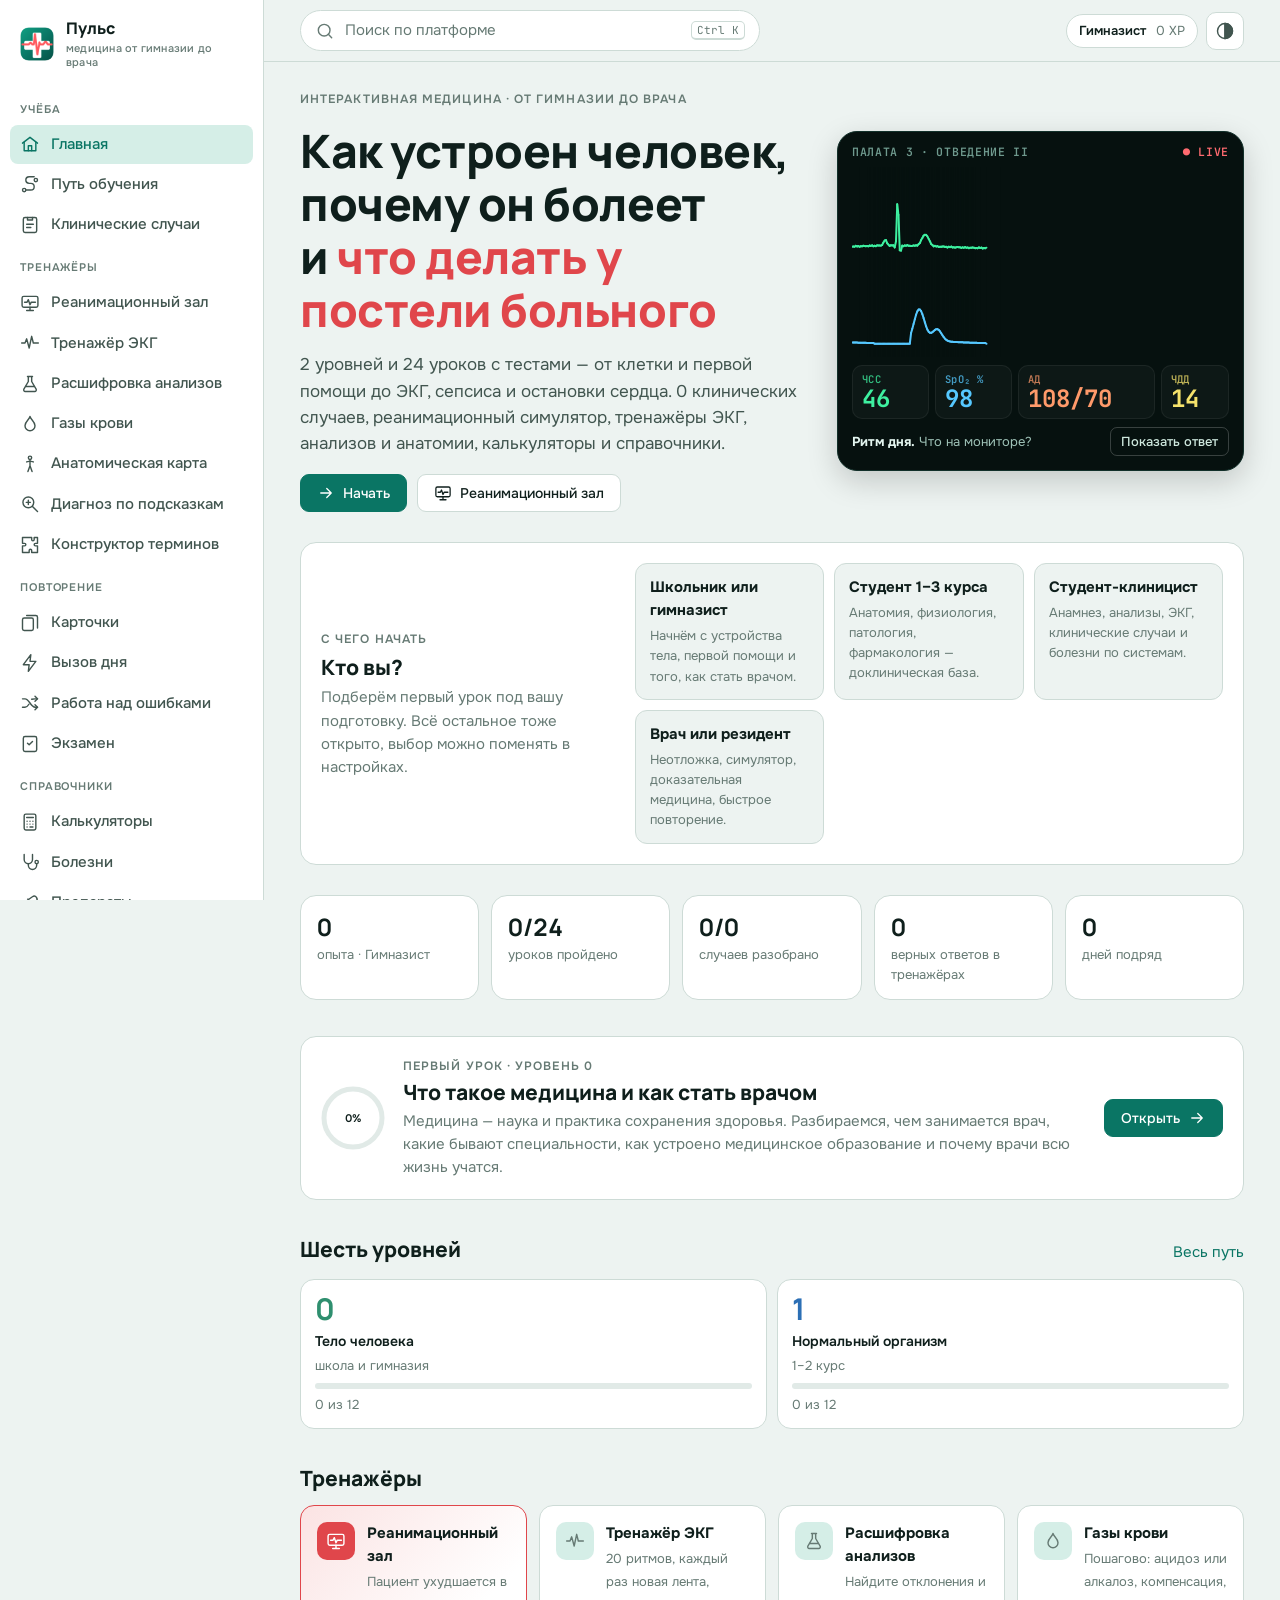
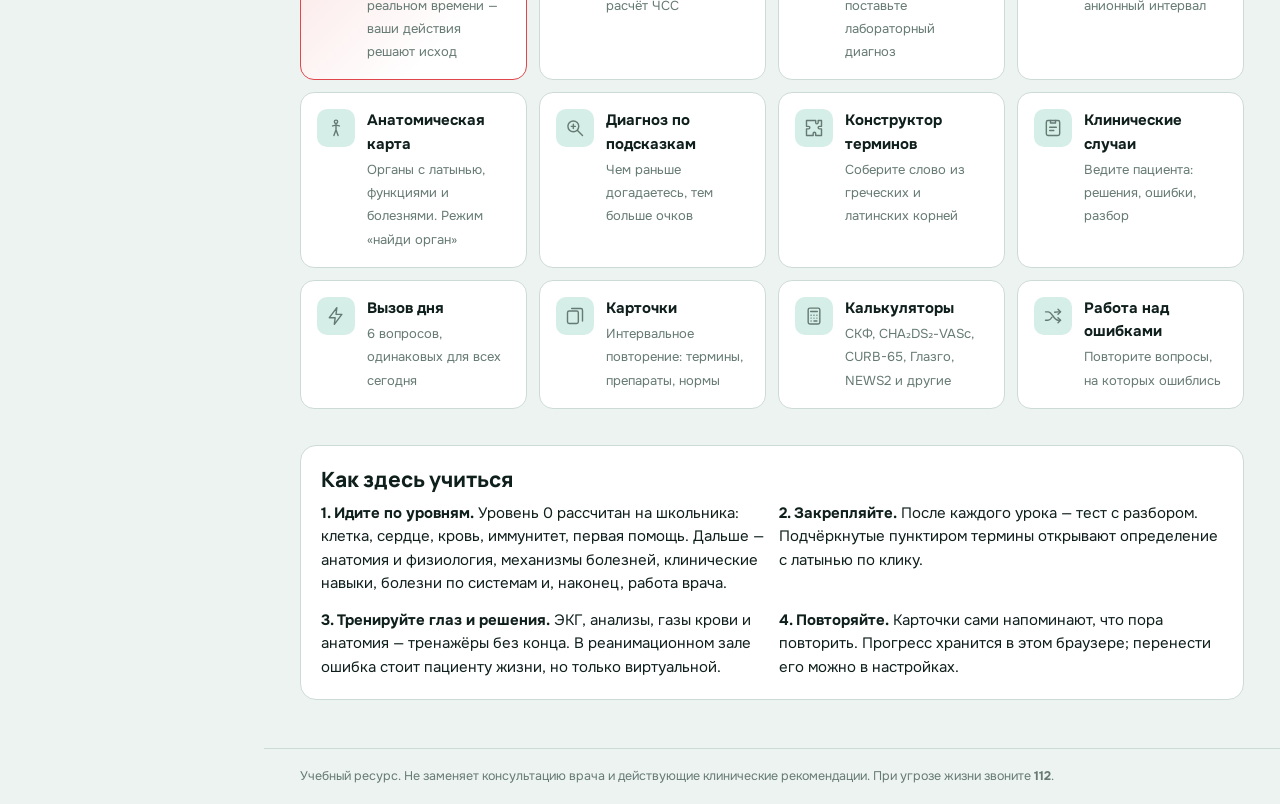
==== index.html @ 38bd4bc2 "Каркас платформы «Пульс»: движок, тренажёры, бренд, уровни 0–1 Co-Authored-By: Claude Opus 5.5 <nore" ====
<!doctype html>
<html lang="ru">
<head>
<meta charset="utf-8">
<meta name="viewport" content="width=device-width, initial-scale=1, viewport-fit=cover">
<title>Пульс — медицина от гимназии до врача</title>
<meta name="description" content="Интерактивная платформа для изучения медицины на русском: от школьной биологии до работы врача. Уроки с тестами, клинические случаи, реанимационный симулятор, тренажёры ЭКГ, анализов и анатомии, калькуляторы и справочники.">
<meta name="theme-color" content="#0a7564">
<link rel="canonical" href="https://prov-ori.github.io/med/">
<!-- Иконки -->
<link rel="icon" type="image/svg+xml" href="assets/img/favicon.svg">
<link rel="icon" type="image/png" sizes="32x32" href="assets/img/favicon-32.png">
<link rel="icon" type="image/png" sizes="16x16" href="assets/img/favicon-16.png">
<link rel="apple-touch-icon" sizes="180x180" href="assets/img/apple-touch-icon.png">
<link rel="manifest" href="site.webmanifest">
<!-- Превью при отправке ссылки: Open Graph (Telegram, WhatsApp, VK, Facebook, LinkedIn, Discord, Slack) -->
<meta property="og:type" content="website">
<meta property="og:site_name" content="Пульс">
<meta property="og:locale" content="ru_RU">
<meta property="og:url" content="https://prov-ori.github.io/med/">
<meta property="og:title" content="Пульс — медицина от гимназии до врача">
<meta property="og:description" content="Уроки с тестами от клетки до реанимации, клинические случаи, симулятор неотложных состояний, тренажёры ЭКГ, анализов и анатомии. Бесплатно и на русском.">
<meta property="og:image" content="https://prov-ori.github.io/med/assets/img/og-image.png">
<meta property="og:image:secure_url" content="https://prov-ori.github.io/med/assets/img/og-image.png">
<meta property="og:image:type" content="image/png">
<meta property="og:image:width" content="1200">
<meta property="og:image:height" content="630">
<meta property="og:image:alt" content="Логотип «Пульс» — белый медицинский крест с линией ЭКГ на зелёном фоне — и надпись «Медицина от гимназии до врача»">
<meta property="vk:image" content="https://prov-ori.github.io/med/assets/img/og-image.png">
<!-- X (Twitter) -->
<meta name="twitter:card" content="summary_large_image">
<meta name="twitter:title" content="Пульс — медицина от гимназии до врача">
<meta name="twitter:description" content="Уроки, клинические случаи, реанимационный симулятор, тренажёры ЭКГ и анализов — интерактивная медицина на русском.">
<meta name="twitter:image" content="https://prov-ori.github.io/med/assets/img/og-image.png">
<meta name="twitter:image:alt" content="Логотип «Пульс» и надпись «Медицина от гимназии до врача»">
<link rel="preconnect" href="https://fonts.googleapis.com">
<link rel="preconnect" href="https://fonts.gstatic.com" crossorigin>
<link rel="stylesheet" href="https://fonts.googleapis.com/css2?family=Onest:wght@400;500;600;700&family=Manrope:wght@700;800&family=Literata:ital,opsz,wght@0,7..72,400;0,7..72,600;1,7..72,400&family=JetBrains+Mono:wght@400;600;700&display=swap">
<link rel="stylesheet" href="assets/css/main.css">
</head>
<body>
<!--APP-START-->
<div class="app" id="app">
  <aside class="sidebar" id="sidebar" aria-label="Навигация">
    <a class="brand" href="#/">
      <img class="brand-mark" src="assets/img/icon-192.png" width="34" height="34" alt="">
      <span class="brand-text">Пульс<small>медицина от гимназии до врача</small></span>
    </a>
    <button class="icon-btn side-close" id="sideClose" type="button" aria-label="Закрыть меню"></button>
    <nav class="nav" id="nav"></nav>
  </aside>
  <div class="main">
    <header class="topbar">
      <button class="icon-btn menu-btn" id="menuBtn" aria-label="Открыть меню" type="button"></button>
      <button class="search-trigger" id="searchBtn" type="button">
        <span class="search-ico" aria-hidden="true"></span>
        <span>Поиск по платформе</span>
        <kbd>Ctrl K</kbd>
      </button>
      <div class="topbar-right">
        <a class="xp-chip" id="xpChip" href="#/achievements" title="Ваш ранг и опыт"></a>
        <button class="icon-btn" id="themeBtn" type="button" aria-label="Сменить тему"></button>
      </div>
    </header>
    <main class="view" id="view" tabindex="-1"></main>
    <footer class="foot">
      Учебный ресурс. Не заменяет консультацию врача и действующие клинические рекомендации.
      При угрозе жизни звоните <b>112</b>.
    </footer>
  </div>
</div>
<div class="scrim" id="scrim" hidden></div>
<div class="modal" id="searchModal" hidden role="dialog" aria-modal="true" aria-label="Поиск">
  <div class="modal-box search-box">
    <div class="search-head">
      <input id="searchInput" type="search" placeholder="Болезнь, препарат, термин, анализ, ЭКГ…" autocomplete="off" aria-label="Поиск">
      <button class="icon-btn" id="searchClose" type="button" aria-label="Закрыть поиск"></button>
    </div>
    <div id="searchResults" class="search-results"></div>
  </div>
</div>
<div class="popover" id="termPop" hidden role="tooltip"></div>
<div class="toasts" id="toasts" aria-live="polite"></div>
<!--APP-END-->

<!--SCRIPTS-START-->
<script src="assets/js/core.js"></script>
<script src="assets/js/ecg-engine.js"></script>
<script src="data/curriculum-0.js"></script>
<script src="data/curriculum-1.js"></script>
<script src="data/curriculum-2.js"></script>
<script src="data/curriculum-3.js"></script>
<script src="data/curriculum-4a.js"></script>
<script src="data/curriculum-4b.js"></script>
<script src="data/curriculum-5.js"></script>
<script src="data/glossary.js"></script>
<script src="data/diseases.js"></script>
<script src="data/drugs.js"></script>
<script src="data/labs.js"></script>
<script src="data/organs.js"></script>
<script src="data/roots.js"></script>
<script src="data/riddles.js"></script>
<script src="data/sims.js"></script>
<script src="data/cases.js"></script>
<script src="data/timeline.js"></script>
<script src="data/mnemonics.js"></script>
<script src="assets/js/store.js"></script>
<script src="assets/js/ui.js"></script>
<script src="assets/js/views/home.js"></script>
<script src="assets/js/views/learn.js"></script>
<script src="assets/js/views/cases.js"></script>
<script src="assets/js/views/practice.js"></script>
<script src="assets/js/views/ecg.js"></script>
<script src="assets/js/views/sim.js"></script>
<script src="assets/js/views/labs.js"></script>
<script src="assets/js/views/anatomy.js"></script>
<script src="assets/js/views/calc.js"></script>
<script src="assets/js/views/games.js"></script>
<script src="assets/js/views/reference.js"></script>
<script src="assets/js/views/profile.js"></script>
<script src="assets/js/app.js"></script>
<!--SCRIPTS-END-->
</body>
</html>
---- assets/css/main.css ----
/* Layout: фиксированная колонка навигации слева + рабочая область; текст уроков — колонка ~68 знаков.
   Палитра: «хирургический зелёный» — цвет операционной формы, дополнительный к красному цвету крови,
   и коралловый «пульс» для всего, что связано с сердцем и тревогой. */
:root {
  --bg: #edf3f1;
  --surface: #ffffff;
  --surface-2: #e1eae7;
  --ink: #0f1f1c;
  --ink-2: #41554f;
  --ink-3: #667a74;
  --line: #cddbd6;
  --accent: #0a7564;
  --accent-ink: #ffffff;
  --accent-soft: #d5eee7;
  --pulse: #e0464b;
  --pulse-soft: #fbe3e3;
  --ok: #17794b;
  --ok-soft: #dcf1e5;
  --warn: #965f00;
  --warn-soft: #fbefd6;
  --bad: #b8322f;
  --bad-soft: #f9e0df;
  --lv0: #2f8f6f;
  --lv1: #2c6fb5;
  --lv2: #7a52b8;
  --lv3: #c0582c;
  --lv4: #0a7564;
  --lv5: #18263a;
  --mon-bg: #06110f;
  --shadow: 0 1px 2px rgba(15, 31, 28, .06), 0 6px 20px rgba(15, 31, 28, .06);

  --f-display: 'Manrope', 'Onest', system-ui, sans-serif;
  --f-ui: 'Onest', system-ui, -apple-system, 'Segoe UI', Roboto, sans-serif;
  --f-read: 'Literata', 'PT Serif', Georgia, 'Times New Roman', serif;
  --f-mono: 'JetBrains Mono', ui-monospace, 'SFMono-Regular', Menlo, Consolas, monospace;

  --r: 10px;
  --r-lg: 16px;
  --side: 264px;
}
@media (prefers-color-scheme: dark) {
  :root:not([data-theme="light"]) {
    --bg: #0a1513;
    --surface: #101e1c;
    --surface-2: #172825;
    --ink: #e2eeeb;
    --ink-2: #a2b8b2;
    --ink-3: #77918a;
    --line: #213833;
    --accent: #4fd0b3;
    --accent-ink: #06110f;
    --accent-soft: #123630;
    --pulse: #ff6b70;
    --pulse-soft: #3a1b1d;
    --ok: #5cc995;
    --ok-soft: #12301f;
    --warn: #e7b456;
    --warn-soft: #33270f;
    --bad: #f08380;
    --bad-soft: #3a1b1d;
    --lv0: #6fd0a8;
    --lv1: #7cb4f0;
    --lv2: #b99cf0;
    --lv3: #f3a07c;
    --lv4: #4fd0b3;
    --lv5: #d6e2ee;
    --mon-bg: #030908;
    --shadow: 0 1px 2px rgba(0, 0, 0, .3), 0 8px 24px rgba(0, 0, 0, .25);
    color-scheme: dark;
  }
}
:root[data-theme="dark"] {
  --bg: #0a1513;
  --surface: #101e1c;
  --surface-2: #172825;
  --ink: #e2eeeb;
  --ink-2: #a2b8b2;
  --ink-3: #77918a;
  --line: #213833;
  --accent: #4fd0b3;
  --accent-ink: #06110f;
  --accent-soft: #123630;
  --pulse: #ff6b70;
  --pulse-soft: #3a1b1d;
  --ok: #5cc995;
  --ok-soft: #12301f;
  --warn: #e7b456;
  --warn-soft: #33270f;
  --bad: #f08380;
  --bad-soft: #3a1b1d;
  --lv0: #6fd0a8;
  --lv1: #7cb4f0;
  --lv2: #b99cf0;
  --lv3: #f3a07c;
  --lv4: #4fd0b3;
  --lv5: #d6e2ee;
  --mon-bg: #030908;
  --shadow: 0 1px 2px rgba(0, 0, 0, .3), 0 8px 24px rgba(0, 0, 0, .25);
  color-scheme: dark;
}

* { box-sizing: border-box; }
html { -webkit-text-size-adjust: 100%; }
body {
  margin: 0;
  background: var(--bg);
  color: var(--ink);
  font: 15px/1.55 var(--f-ui);
  overflow-x: hidden;
}
a { color: var(--accent); text-decoration: none; }
a:hover { text-decoration: underline; }
img { max-width: 100%; }
[hidden] { display: none !important; }
:focus-visible { outline: 2px solid var(--accent); outline-offset: 2px; border-radius: 4px; }
h1, h2, h3, h4 { text-wrap: balance; line-height: 1.2; margin: 0; }
h1 { font: 800 clamp(24px, 3.4vw, 34px)/1.15 var(--f-display); letter-spacing: -.01em; }
h2 { font: 800 21px/1.25 var(--f-display); }
h3 { font-size: 17px; font-weight: 600; }
p { margin: 0; }
kbd { font: 11px var(--f-mono); border: 1px solid var(--line); border-bottom-width: 2px; border-radius: 5px; padding: 1px 5px; color: var(--ink-3); background: var(--surface); }
code, .mono { font-family: var(--f-mono); font-size: .9em; }

/* ---------- Каркас ---------- */
.app { display: flex; min-height: 100vh; }
.sidebar {
  position: fixed; inset: 0 auto 0 0; width: var(--side);
  background: var(--surface); border-right: 1px solid var(--line);
  display: flex; flex-direction: column; z-index: 40;
  padding-top: env(safe-area-inset-top, 0px);
  overflow-y: auto;
}
.brand { display: flex; gap: 12px; align-items: center; padding: 20px 20px 14px; color: var(--ink); }
.brand:hover { text-decoration: none; }
.brand-mark { width: 34px; height: 34px; border-radius: 9px; flex: none; display: block; }
.brand-text { font: 800 16px/1.1 var(--f-display); display: flex; flex-direction: column; gap: 3px; }
.brand-text small { font: 500 11px var(--f-ui); color: var(--ink-3); letter-spacing: .02em; }
.nav { padding: 4px 10px 24px; display: flex; flex-direction: column; gap: 1px; }
.nav-group { font-size: 11px; text-transform: uppercase; letter-spacing: .08em; color: var(--ink-3); padding: 14px 10px 6px; font-weight: 600; }
.nav-link { display: flex; align-items: center; gap: 11px; padding: 8px 10px; border-radius: 8px; color: var(--ink-2); font-weight: 500; }
.nav-link:hover { background: var(--surface-2); color: var(--ink); text-decoration: none; }
.nav-link.active { background: var(--accent-soft); color: var(--accent); }
.nav-link svg { flex: none; }

.main { flex: 1; margin-left: var(--side); min-width: 0; display: flex; flex-direction: column; }
.topbar {
  position: sticky; top: env(safe-area-inset-top, 0px); z-index: 30;
  display: flex; align-items: center; gap: 12px;
  padding: 10px clamp(16px, 3vw, 36px);
  background: color-mix(in srgb, var(--bg) 88%, transparent);
  backdrop-filter: blur(10px); -webkit-backdrop-filter: blur(10px);
  border-bottom: 1px solid var(--line);
}
.search-trigger {
  flex: 1; max-width: 460px; display: flex; align-items: center; gap: 10px;
  background: var(--surface); border: 1px solid var(--line); border-radius: 999px;
  padding: 8px 14px; color: var(--ink-3); font: inherit; cursor: pointer; text-align: left;
}
.search-trigger span:nth-child(2) { flex: 1; overflow: hidden; text-overflow: ellipsis; white-space: nowrap; }
.search-trigger:hover { border-color: var(--ink-3); }
.search-ico { display: inline-flex; }
.topbar-right { margin-left: auto; display: flex; gap: 8px; align-items: center; }
.xp-chip {
  display: flex; align-items: center; gap: 10px; padding: 6px 12px; border-radius: 999px;
  background: var(--surface); border: 1px solid var(--line); color: var(--ink); font-size: 13px; white-space: nowrap;
}
.xp-chip:hover { text-decoration: none; border-color: var(--accent); }
.chip-rank { font-weight: 600; }
.chip-xp { color: var(--ink-3); font-variant-numeric: tabular-nums; }
.chip-streak { display: inline-flex; align-items: center; gap: 3px; color: var(--warn); font-weight: 600; }
.chip-streak svg { width: 15px; height: 15px; }
.icon-btn {
  width: 38px; height: 38px; display: inline-grid; place-items: center; flex: none;
  border: 1px solid var(--line); border-radius: 10px; background: var(--surface); color: var(--ink-2); cursor: pointer;
}
.icon-btn:hover { color: var(--ink); border-color: var(--ink-3); }
.menu-btn { display: none; }

.view { padding: 28px clamp(16px, 3vw, 36px) 48px; width: 100%; max-width: 1180px; outline: none; flex: 1; }
.foot { padding: 18px clamp(16px, 3vw, 36px) calc(18px + env(safe-area-inset-bottom, 0px)); font-size: 12.5px; color: var(--ink-3); border-top: 1px solid var(--line); }
.scrim { position: fixed; inset: 0; background: rgba(8, 12, 20, .45); z-index: 35; }

@media (max-width: 960px) {
  .sidebar { transform: translateX(-100%); transition: transform .22s ease; box-shadow: var(--shadow); }
  body.menu-open .sidebar { transform: none; }
  .main { margin-left: 0; }
  .menu-btn { display: inline-grid; }
  .chip-rank { display: none; }
}
@media (max-width: 560px) {
  .search-trigger kbd { display: none; }
  .search-trigger span:nth-child(2) { font-size: 13px; }
  .xp-chip { padding: 6px 10px; }
}

/* ---------- Общие элементы ---------- */
.page-head { display: flex; flex-direction: column; gap: 8px; margin-bottom: 24px; max-width: 760px; }
.page-head p { color: var(--ink-2); font-size: 16px; }
.eyebrow { font-size: 12px; text-transform: uppercase; letter-spacing: .09em; font-weight: 600; color: var(--ink-3); }
.crumbs { display: flex; flex-wrap: wrap; gap: 6px; align-items: center; font-size: 13px; color: var(--ink-3); margin-bottom: 14px; }
.crumbs a { color: var(--ink-2); }
.section { margin-top: 36px; }
.section-head { display: flex; align-items: baseline; justify-content: space-between; gap: 12px; margin-bottom: 14px; flex-wrap: wrap; }
.muted { color: var(--ink-3); }
.small { font-size: 13px; }

.btn {
  display: inline-flex; align-items: center; justify-content: center; gap: 8px;
  padding: 9px 16px; border-radius: 9px; border: 1px solid var(--line);
  background: var(--surface); color: var(--ink); font: 500 14px var(--f-ui); cursor: pointer;
  text-decoration: none; white-space: nowrap; max-width: 100%;
}
.row .btn, .lesson-nav .btn, .debrief .btn { white-space: normal; text-align: left; }
.btn:hover { border-color: var(--ink-3); text-decoration: none; }
.btn:disabled { opacity: .5; cursor: not-allowed; }
.btn-primary { background: var(--accent); border-color: var(--accent); color: var(--accent-ink); }
.btn-primary:hover { border-color: var(--accent); filter: brightness(1.08); }
.btn-danger { color: var(--bad); border-color: var(--bad); }
.btn-ghost { white-space: normal; text-align: left; background: transparent; border-color: transparent; color: var(--ink-2); }
.btn-ghost:hover { background: var(--surface-2); border-color: transparent; }
.btn svg { width: 18px; height: 18px; }
.row { display: flex; flex-wrap: wrap; gap: 10px; align-items: center; }

.card {
  background: var(--surface); border: 1px solid var(--line); border-radius: var(--r-lg); padding: 20px;
  min-width: 0;
}
a.card { color: inherit; display: block; transition: border-color .15s, transform .15s; }
a.card:hover { text-decoration: none; border-color: var(--accent); }
.grid { display: grid; gap: 14px; grid-template-columns: repeat(auto-fill, minmax(260px, 1fr)); }
.grid-2 { display: grid; gap: 14px; grid-template-columns: repeat(auto-fit, minmax(min(100%, 380px), 1fr)); }
.tag {
  display: inline-flex; align-items: center; gap: 4px; padding: 2px 9px; border-radius: 999px; font-size: 12px; font-weight: 500;
  background: var(--surface-2); color: var(--ink-2); white-space: nowrap; max-width: 100%;
}
.drug-card .tag { white-space: normal; max-width: 100%; align-self: flex-start; }
.row .tag { white-space: normal; }
.tag-accent { background: var(--accent-soft); color: var(--accent); }
.tag-ok { background: var(--ok-soft); color: var(--ok); }
.tag-warn { background: var(--warn-soft); color: var(--warn); }
.tag-bad { background: var(--bad-soft); color: var(--bad); }
.tags { display: flex; flex-wrap: wrap; gap: 6px; }
.code { font: 600 12px var(--f-mono); padding: 2px 7px; border-radius: 6px; background: var(--surface-2); color: var(--ink-2); }

.bar { height: 6px; border-radius: 99px; background: var(--surface-2); overflow: hidden; }
.bar span { display: block; height: 100%; background: var(--accent); border-radius: 99px; transition: width .4s ease; }
.ring .ring-bg { fill: none; stroke: var(--surface-2); stroke-width: 5; }
.ring .ring-fg { fill: none; stroke: var(--accent); stroke-width: 5; stroke-linecap: round; transition: stroke-dashoffset .5s; }
.ring text { font: 600 11px var(--f-ui); fill: var(--ink); font-variant-numeric: tabular-nums; }

.input, select.input, textarea.input {
  width: 100%; padding: 10px 12px; border-radius: 9px; border: 1px solid var(--line);
  background: var(--surface); color: var(--ink); font: 15px var(--f-ui);
}
textarea.input { font-family: var(--f-mono); font-size: 12px; min-height: 160px; }
.toolbar { display: flex; flex-wrap: wrap; gap: 10px; align-items: center; margin-bottom: 18px; }
.toolbar .input { flex: 1 1 200px; min-width: 0; max-width: 420px; }
.toolbar > .btn { white-space: normal; }
.seg { display: inline-flex; flex-wrap: wrap; gap: 4px; padding: 4px; background: var(--surface-2); border-radius: 10px; }
.seg button { border: 0; background: transparent; padding: 6px 12px; border-radius: 7px; font: 500 13px var(--f-ui); color: var(--ink-2); cursor: pointer; }
.seg button.on { background: var(--surface); color: var(--ink); box-shadow: var(--shadow); }

.empty { text-align: center; padding: 60px 20px; display: flex; flex-direction: column; gap: 14px; align-items: center; }
.empty p { color: var(--ink-2); max-width: 46ch; }

.table-wrap { overflow-x: auto; border: 1px solid var(--line); border-radius: var(--r); background: var(--surface); }
table { border-collapse: collapse; width: 100%; font-size: 14px; }
th, td { padding: 9px 12px; text-align: left; border-bottom: 1px solid var(--line); vertical-align: top; }
th { font-size: 12px; text-transform: uppercase; letter-spacing: .05em; color: var(--ink-3); font-weight: 600; background: var(--surface-2); }
tr:last-child td { border-bottom: 0; }

/* ---------- Тосты, поповеры, модалки ---------- */
.toasts { position: fixed; right: 16px; bottom: calc(16px + env(safe-area-inset-bottom, 0px)); display: flex; flex-direction: column; gap: 8px; z-index: 80; pointer-events: none; }
.toast { background: var(--ink); color: var(--bg); padding: 10px 14px; border-radius: 10px; font-size: 14px; font-weight: 500; box-shadow: var(--shadow); animation: toastIn .25s ease; transition: opacity .4s, transform .4s; }
.toast-ach { background: var(--warn); color: var(--surface); }
.toast-rank { background: var(--accent); color: var(--accent-ink); }
.toast.out { opacity: 0; transform: translateY(6px); }
@keyframes toastIn { from { opacity: 0; transform: translateY(8px); } }

.popover { position: absolute; z-index: 70; background: var(--surface); border: 1px solid var(--line); border-radius: 12px; padding: 14px 16px; box-shadow: var(--shadow); font-size: 14px; }
.pop-term { font-weight: 700; margin-bottom: 4px; }
.pop-def { color: var(--ink-2); }
.pop-et { font-size: .86em; color: var(--accent); margin-bottom: 6px; }
.gloss-et { font-size: .9em; color: var(--ink-2); margin: 2px 0 6px; }
.gloss-et .lang { font: 600 .72em 'JetBrains Mono', monospace; color: var(--accent); border: 1px solid currentColor; border-radius: 4px; padding: 0 4px; margin-right: 2px; }
.gloss-et .lang + span { margin-right: 8px; }
.pop-link { display: inline-block; margin-top: 8px; font-size: 13px; }

.modal { position: fixed; inset: 0; z-index: 60; display: flex; justify-content: center; align-items: flex-start; padding: calc(10vh + env(safe-area-inset-top, 0px)) 16px 16px; pointer-events: none; }
.modal-box { pointer-events: auto; width: 100%; max-width: 620px; background: var(--surface); border: 1px solid var(--line); border-radius: 16px; box-shadow: var(--shadow); overflow: hidden; }
.search-head { display: flex; align-items: center; border-bottom: 1px solid var(--line); }
.search-head .icon-btn { margin-right: 10px; border: 0; }
.side-close { display: none; position: absolute; top: calc(18px + env(safe-area-inset-top, 0px)); right: 12px; }
@media (max-width: 960px) { .side-close { display: inline-grid; } }
.search-box input { flex: 1; min-width: 0; width: 100%; border: 0; border-bottom: 1px solid var(--line); padding: 16px 18px; font: 17px var(--f-ui); background: transparent; color: var(--ink); outline: none; }
.search-head input { border-bottom: 0; }
.search-results { max-height: 60vh; overflow-y: auto; padding: 6px; }
.search-hit { display: grid; grid-template-columns: 96px 1fr; gap: 2px 12px; padding: 9px 12px; border-radius: 9px; color: var(--ink); }
.search-hit:hover, .search-hit:focus { background: var(--surface-2); text-decoration: none; }
.hit-kind { grid-row: span 2; font-size: 11px; text-transform: uppercase; letter-spacing: .06em; color: var(--ink-3); padding-top: 3px; }
.hit-title { font-weight: 600; }
.hit-sub { font-size: 13px; color: var(--ink-3); overflow: hidden; text-overflow: ellipsis; white-space: nowrap; }
.search-empty { padding: 18px; color: var(--ink-3); font-size: 14px; }

.confirm-inline { display: inline-flex; flex-wrap: wrap; gap: 8px; align-items: center; padding: 8px 12px; border-radius: 10px; background: var(--bad-soft); }

/* ---------- Главная ---------- */
.hero { display: grid; grid-template-columns: minmax(0, 1.25fr) minmax(0, 1fr); gap: 28px; align-items: center; margin-bottom: 30px; }
.hero h1 { font-size: clamp(28px, 4.4vw, 46px); }
.hero h1 em { font-style: normal; color: var(--accent); }
.hero-text { display: flex; flex-direction: column; gap: 16px; }
.hero-text p { font-size: 17px; color: var(--ink-2); max-width: 52ch; }
.blot-wrap { position: relative; background: var(--surface); border: 1px solid var(--line); border-radius: 22px; overflow: hidden; aspect-ratio: 4 / 3; max-width: 100%; }
.blot-wrap canvas { width: 100%; height: 100%; display: block; cursor: pointer; }
.blot-caption { position: absolute; left: 14px; right: 14px; bottom: 12px; display: flex; justify-content: space-between; gap: 8px; font-size: 12px; color: var(--ink-3); pointer-events: none; }
.blot-caption b { color: var(--ink-2); font-weight: 600; }
@media (max-width: 820px) { .hero { grid-template-columns: 1fr; } .blot-wrap { aspect-ratio: 16 / 9; } }

.stats { display: grid; grid-template-columns: repeat(auto-fit, minmax(150px, 1fr)); gap: 12px; }
.stat { background: var(--surface); border: 1px solid var(--line); border-radius: var(--r-lg); padding: 14px 16px; display: flex; flex-direction: column; gap: 2px; }
.stat b { font: 700 24px var(--f-display); font-variant-numeric: tabular-nums; }
.stat span { font-size: 13px; color: var(--ink-3); }

.continue { display: flex; gap: 18px; align-items: center; flex-wrap: wrap; }
.continue-body { flex: 1; min-width: 220px; display: flex; flex-direction: column; gap: 4px; }

.levels-strip { display: grid; grid-template-columns: repeat(auto-fit, minmax(170px, 1fr)); gap: 10px; }
.lv-tile { --c: var(--accent); border: 1px solid var(--line); border-radius: 14px; padding: 14px; background: var(--surface); color: var(--ink); display: flex; flex-direction: column; gap: 8px; }
.lv-tile:hover { border-color: var(--c); text-decoration: none; }
.lv-num { font: 700 30px/1 var(--f-display); color: var(--c); }
.lv-title { font-weight: 600; font-size: 14px; line-height: 1.3; }
.lv-tile .bar span { background: var(--c); }

.tools { display: grid; grid-template-columns: repeat(auto-fill, minmax(220px, 1fr)); gap: 12px; }
.tool { display: flex; gap: 12px; align-items: flex-start; padding: 16px; border-radius: 14px; border: 1px solid var(--line); background: var(--surface); color: var(--ink); }
.tool:hover { border-color: var(--accent); text-decoration: none; }
.tool-ico { width: 38px; height: 38px; border-radius: 10px; background: var(--accent-soft); color: var(--accent); display: grid; place-items: center; flex: none; }
.tool b { display: block; margin-bottom: 2px; }
.tool span { font-size: 13px; color: var(--ink-3); }

/* ---------- Путь обучения ---------- */
.level { scroll-margin-top: 80px; --c: var(--accent); display: grid; grid-template-columns: 74px minmax(0, 1fr); gap: 0 18px; margin-bottom: 18px; }
.level-rail { display: flex; flex-direction: column; align-items: center; }
.level-badge { width: 64px; height: 64px; border-radius: 18px; display: grid; place-items: center; font: 700 28px var(--f-display); color: var(--surface); background: var(--c); }
.level-line { flex: 1; width: 2px; background: var(--line); margin-top: 8px; }
.level:last-child .level-line { display: none; }
.level-body { padding-bottom: 12px; min-width: 0; }
.level-head { display: flex; justify-content: space-between; gap: 12px; align-items: flex-start; flex-wrap: wrap; margin-bottom: 4px; }
.level-head h2 { font-size: 20px; }
.level-sub { color: var(--ink-2); margin: 4px 0 12px; max-width: 70ch; }
.level-meta { display: flex; gap: 10px; align-items: center; font-size: 13px; color: var(--ink-3); }
.level-meta .bar { width: 120px; }
.level-meta .bar span { background: var(--c); }
.lessons { display: grid; gap: 8px; grid-template-columns: repeat(auto-fill, minmax(min(100%, 300px), 1fr)); }
.lesson-link { display: flex; gap: 12px; align-items: flex-start; padding: 12px 14px; border-radius: 12px; border: 1px solid var(--line); background: var(--surface); color: var(--ink); }
.lesson-link:hover { border-color: var(--c); text-decoration: none; }
.lesson-n { font: 600 12px var(--f-mono); color: var(--ink-3); padding-top: 2px; min-width: 30px; }
.lesson-link .ll-body { flex: 1; min-width: 0; }
.lesson-link b { display: block; font-weight: 600; line-height: 1.3; }
.lesson-link small { color: var(--ink-3); font-size: 12.5px; }
.lesson-state { flex: none; width: 22px; height: 22px; border-radius: 50%; border: 2px solid var(--line); display: grid; place-items: center; }
.lesson-state.done { background: var(--ok); border-color: var(--ok); color: var(--surface); }
.lesson-state svg { width: 14px; height: 14px; stroke-width: 3; }
@media (max-width: 560px) {
  .level { grid-template-columns: 1fr; }
  .level-rail { flex-direction: row; gap: 12px; margin-bottom: 10px; }
  .level-badge { width: 44px; height: 44px; font-size: 20px; border-radius: 12px; }
  .level-line { display: none; }
}

/* ---------- Урок ---------- */
.lesson-layout { display: grid; grid-template-columns: minmax(0, 1fr) 260px; gap: 40px; align-items: start; }
.lesson-aside { position: sticky; top: 84px; display: flex; flex-direction: column; gap: 14px; }
.lesson-aside .card { padding: 16px; }
.toc a { display: block; padding: 4px 0; color: var(--ink-2); font-size: 13.5px; }
.toc a:hover { color: var(--accent); }
@media (max-width: 1100px) { .lesson-layout { grid-template-columns: minmax(0, 1fr); } .lesson-aside { position: static; } .toc-card { display: none; } }
.lesson-head { margin-bottom: 26px; display: flex; flex-direction: column; gap: 10px; max-width: 68ch; }
.lesson-head .lead { font: 400 18px/1.55 var(--f-read); color: var(--ink-2); }
.prose { font: 400 17px/1.72 var(--f-read); max-width: 68ch; }
.prose > * + * { margin-top: 1em; }
.prose h3 { font: 700 19px/1.3 var(--f-display); margin-top: 1.8em; scroll-margin-top: 80px; }
.prose h4 { font: 600 16px var(--f-ui); margin-top: 1.4em; }
.prose ul, .prose ol { padding-left: 1.3em; }
.prose li + li { margin-top: .35em; }
.prose b, .prose strong { font-weight: 600; }
.prose table { font: 14px/1.45 var(--f-ui); }
.prose .table-wrap { margin-block: 1.2em; }
.t { border-bottom: 1.5px dotted var(--accent); cursor: help; }
.t:hover { color: var(--accent); }
.t-missing { border-bottom: 0; cursor: auto; }
.callout { font: 15px/1.6 var(--f-ui); border-radius: 12px; padding: 14px 16px 14px 18px; background: var(--surface); border: 1px solid var(--line); position: relative; }
.callout::before { content: attr(data-label); display: block; font-size: 11px; font-weight: 700; letter-spacing: .08em; text-transform: uppercase; margin-bottom: 4px; }
.callout.pearl { background: var(--accent-soft); border-color: transparent; }
.callout.pearl::before { content: 'Клиническая жемчужина'; color: var(--accent); }
.callout.warn { background: var(--warn-soft); border-color: transparent; }
.callout.warn::before { content: 'Осторожно'; color: var(--warn); }
.callout.mnemo { background: var(--ok-soft); border-color: transparent; }
.callout.mnemo::before { content: 'Мнемоника'; color: var(--ok); }
.callout.myth { background: var(--bad-soft); border-color: transparent; }
.callout.myth::before { content: 'Миф и факт'; color: var(--bad); }
.callout.quote { font-family: var(--f-read); font-style: italic; }
.callout.quote::before { content: 'Из истории'; font-style: normal; font-family: var(--f-ui); color: var(--ink-3); }
.keypoints { margin-top: 36px; max-width: 68ch; }
.keypoints ul { margin: 10px 0 0; padding: 0; list-style: none; display: grid; gap: 8px; }
.keypoints li { display: flex; gap: 10px; align-items: flex-start; }
.keypoints li::before { content: ''; flex: none; width: 8px; height: 8px; border-radius: 2px; background: var(--accent); margin-top: 8px; transform: rotate(45deg); }
.lesson-nav .btn { white-space: normal; text-align: left; max-width: 100%; }
.lesson-nav { display: flex; justify-content: space-between; gap: 12px; margin-top: 40px; flex-wrap: wrap; max-width: 68ch; }

/* ---------- Тест ---------- */
.quiz { margin-top: 40px; max-width: 68ch; display: flex; flex-direction: column; gap: 16px; }
.q { background: var(--surface); border: 1px solid var(--line); border-radius: var(--r-lg); padding: 18px 18px 16px; display: flex; flex-direction: column; gap: 12px; }
.q-num { font: 600 12px var(--f-mono); color: var(--ink-3); }
.q-text { font-weight: 600; font-size: 16px; line-height: 1.45; }
.q-hint { font-size: 13px; color: var(--ink-3); margin-top: -6px; }
.q-opts { display: flex; flex-direction: column; gap: 8px; }
.opt {
  display: flex; gap: 12px; align-items: flex-start; text-align: left; width: 100%;
  padding: 11px 13px; border-radius: 10px; border: 1px solid var(--line); background: var(--bg);
  color: var(--ink); font: 15px/1.45 var(--f-ui); cursor: pointer;
}
.opt:hover:not(:disabled) { border-color: var(--accent); }
.opt:disabled { cursor: default; }
.opt-mark { flex: none; width: 18px; height: 18px; border-radius: 50%; border: 2px solid var(--line); margin-top: 1px; }
.opt.is-chosen { border-color: var(--accent); }
.opt.is-chosen .opt-mark { border-color: var(--accent); background: var(--accent); box-shadow: inset 0 0 0 3px var(--bg); }
.opt.is-correct { border-color: var(--ok); background: var(--ok-soft); }
.opt.is-correct .opt-mark { border-color: var(--ok); background: var(--ok); box-shadow: inset 0 0 0 3px var(--ok-soft); }
.opt.is-wrong { border-color: var(--bad); background: var(--bad-soft); }
.opt.is-wrong .opt-mark { border-color: var(--bad); background: var(--bad); box-shadow: inset 0 0 0 3px var(--bad-soft); }
.q-explain { font-size: 14.5px; padding: 12px 14px; border-radius: 10px; }
.q-explain.ok { background: var(--ok-soft); }
.q-explain.ok b { color: var(--ok); }
.q-explain.bad { background: var(--bad-soft); }
.q-explain.bad b { color: var(--bad); }
.q-submit { align-self: flex-start; }
.result { display: flex; gap: 18px; align-items: center; flex-wrap: wrap; }
.result-body { flex: 1; min-width: 200px; display: flex; flex-direction: column; gap: 6px; }

/* ---------- Клинические случаи ---------- */
.case-card { display: flex; flex-direction: column; gap: 10px; }
.case-card h3 { font-size: 16.5px; }
.case-card p { color: var(--ink-2); font-size: 14px; }
.case-foot { display: flex; justify-content: space-between; align-items: center; gap: 8px; margin-top: auto; flex-wrap: wrap; }
.dots { display: inline-flex; gap: 3px; }
.dots i { width: 7px; height: 7px; border-radius: 50%; background: var(--line); }
.dots i.on { background: var(--bad); }
.chart { max-width: 760px; display: flex; flex-direction: column; gap: 16px; }
.patient { display: flex; gap: 16px; align-items: center; flex-wrap: wrap; }
.avatar { width: 56px; height: 56px; border-radius: 16px; display: grid; place-items: center; background: var(--accent-soft); color: var(--accent); font: 700 20px var(--f-display); flex: none; }
.patient-meta { display: flex; flex-direction: column; gap: 2px; }
.stage { border-left: 3px solid var(--line); padding: 4px 0 4px 18px; display: flex; flex-direction: column; gap: 12px; }
.stage.current { border-left-color: var(--accent); }
.stage-label { font: 600 11px var(--f-ui); letter-spacing: .08em; text-transform: uppercase; color: var(--ink-3); }
.stage-text { font: 16px/1.65 var(--f-read); }
.stage-text > * + * { margin-top: .7em; }
.stage-text ul { padding-left: 1.2em; margin: .4em 0 0; }
.vitals { display: flex; flex-wrap: wrap; gap: 6px; }
.vitals span { font: 12.5px var(--f-mono); background: var(--surface-2); border-radius: 6px; padding: 3px 8px; }
.choice-fb { font-size: 14.5px; padding: 12px 14px; border-radius: 10px; }
.choice-fb.good { background: var(--ok-soft); }
.choice-fb.mid { background: var(--warn-soft); }
.choice-fb.poor { background: var(--bad-soft); }
.choice-fb b { display: block; margin-bottom: 2px; }
.debrief { background: var(--surface); border: 1px solid var(--line); border-radius: var(--r-lg); padding: 20px; display: flex; flex-direction: column; gap: 12px; }
.debrief .prose { font-size: 16px; }

/* ---------- Тренажёр феноменов ---------- */
.trainer { max-width: 720px; display: flex; flex-direction: column; gap: 16px; }
.quote-card { background: var(--surface); border: 1px solid var(--line); border-radius: var(--r-lg); padding: 24px; }
.quote-card blockquote { margin: 0; font: italic 400 20px/1.55 var(--f-read); }
.quote-card .ctx { margin-top: 10px; font-size: 13px; color: var(--ink-3); }
.score-row { display: flex; gap: 16px; flex-wrap: wrap; font-size: 14px; color: var(--ink-2); }
.score-row b { color: var(--ink); font-variant-numeric: tabular-nums; }

/* ---------- Карточки ---------- */
.deck { display: flex; flex-direction: column; gap: 10px; }
.deck-count { display: flex; gap: 14px; font-size: 13px; color: var(--ink-3); }
.deck-count b { color: var(--ink); font-variant-numeric: tabular-nums; }
.flash-wrap { max-width: 640px; margin: 0 auto; display: flex; flex-direction: column; gap: 16px; }
.flash { perspective: 1400px; min-height: 280px; cursor: pointer; }
.flash-inner { position: relative; width: 100%; min-height: 280px; transition: transform .5s; transform-style: preserve-3d; }
.flash.flipped .flash-inner { transform: rotateY(180deg); }
.flash-face { position: absolute; inset: 0; backface-visibility: hidden; -webkit-backface-visibility: hidden; border-radius: 20px; padding: 28px; display: flex; flex-direction: column; justify-content: center; gap: 10px; background: var(--surface); border: 1px solid var(--line); overflow-y: auto; }
.flash-face.back { transform: rotateY(180deg); background: var(--accent-soft); border-color: transparent; }
.flash-face .fl-label { font-size: 11px; letter-spacing: .08em; text-transform: uppercase; color: var(--ink-3); font-weight: 600; }
.flash-face .fl-main { font: 600 22px/1.35 var(--f-display); }
.flash-face.back .fl-main { font: 17px/1.6 var(--f-read); }
.grades { display: grid; grid-template-columns: repeat(3, 1fr); gap: 8px; }
.grades .btn { flex-direction: column; gap: 0; padding: 10px; }
.grades small { font-size: 11px; color: var(--ink-3); font-weight: 400; }
.grades .btn-primary small { color: inherit; opacity: .8; }
@media (prefers-reduced-motion: reduce) { .flash-inner { transition: none; } }

/* ---------- Справочники ---------- */
.alpha { display: flex; flex-wrap: wrap; gap: 4px; margin-bottom: 18px; }
.alpha a { font: 600 13px var(--f-mono); width: 30px; height: 30px; display: grid; place-items: center; border-radius: 7px; color: var(--ink-2); }
.alpha a:hover { background: var(--surface-2); text-decoration: none; }
.gloss-list { display: grid; gap: 10px; grid-template-columns: repeat(auto-fill, minmax(min(100%, 340px), 1fr)); }
.gloss { background: var(--surface); border: 1px solid var(--line); border-radius: 12px; padding: 14px 16px; scroll-margin-top: 80px; }
.gloss.hl { border-color: var(--accent); box-shadow: 0 0 0 3px var(--accent-soft); }
.gloss h3 { font-size: 15.5px; display: flex; justify-content: space-between; gap: 8px; align-items: baseline; }
.gloss p { color: var(--ink-2); font-size: 14px; margin-top: 4px; }
.letter { font: 700 22px var(--f-display); color: var(--accent); margin: 26px 0 10px; scroll-margin-top: 80px; }

.drug-card { display: flex; flex-direction: column; gap: 8px; }
.drug-card h3 { font-size: 16px; }
.drug-card .en { font: 12px var(--f-mono); color: var(--ink-3); }
.drug-card p { font-size: 13.5px; color: var(--ink-2); }
.facts { display: grid; grid-template-columns: 170px minmax(0, 1fr); gap: 0; border: 1px solid var(--line); border-radius: var(--r-lg); background: var(--surface); overflow: hidden; max-width: 860px; }
.facts dt, .facts dd { margin: 0; padding: 12px 16px; border-bottom: 1px solid var(--line); }
.facts dt { font-size: 12px; text-transform: uppercase; letter-spacing: .06em; color: var(--ink-3); font-weight: 600; background: var(--surface-2); }
.facts dd { font-size: 15px; }
.facts dd ul { margin: 0; padding-left: 1.1em; }
.facts dt:last-of-type, .facts dd:last-of-type { border-bottom: 0; }
@media (max-width: 620px) { .facts { grid-template-columns: 1fr; } .facts dt { border-bottom: 0; padding-bottom: 4px; } }

.heat td.h { text-align: center; font: 600 13px var(--f-mono); }
.heat .h0 { color: var(--ink-3); }
.heat .h1 { background: var(--ok-soft); color: var(--ok); }
.heat .h2 { background: var(--warn-soft); color: var(--warn); }
.heat .h3 { background: var(--bad-soft); color: var(--bad); }
.heat th.sortable { cursor: pointer; }
.heat th.sortable:hover { color: var(--accent); }
.prio { display: grid; gap: 10px; grid-template-columns: repeat(auto-fill, minmax(200px, 1fr)); margin-bottom: 18px; }
.prio label { display: flex; flex-direction: column; gap: 6px; font-size: 13.5px; font-weight: 500; background: var(--surface); border: 1px solid var(--line); border-radius: 10px; padding: 10px 12px; }
.prio input[type="range"] { width: 100%; accent-color: var(--accent); }
.rank-list { display: flex; flex-direction: column; gap: 6px; }
.rank-item { display: grid; grid-template-columns: 28px 150px minmax(0, 1fr) 48px; gap: 10px; align-items: center; font-size: 14px; }
.rank-item .bar { height: 10px; }
.rank-item .bar span { background: var(--bad); }
.rank-item b { font-weight: 600; }
.rank-item .n { font: 12px var(--f-mono); color: var(--ink-3); text-align: right; }
@media (max-width: 560px) { .rank-item { grid-template-columns: 22px 110px minmax(0, 1fr) 40px; font-size: 13px; } }

.scale-item { padding: 14px 0; border-bottom: 1px solid var(--line); display: flex; flex-direction: column; gap: 10px; }
.scale-item:last-child { border-bottom: 0; }
.scale-q { font-weight: 500; }
.scale-q span { color: var(--ink-3); font-family: var(--f-mono); font-size: 12px; margin-right: 6px; }
.scale-opts { display: flex; flex-wrap: wrap; gap: 6px; }
.scale-opts label { cursor: pointer; }
.scale-opts input { position: absolute; opacity: 0; pointer-events: none; }
.scale-opts span { display: inline-block; padding: 7px 12px; border-radius: 8px; border: 1px solid var(--line); font-size: 13.5px; background: var(--bg); }
.scale-opts input:checked + span { background: var(--accent); color: var(--accent-ink); border-color: var(--accent); }
.scale-opts input:focus-visible + span { outline: 2px solid var(--accent); outline-offset: 2px; }
.scale-result { position: sticky; bottom: calc(12px + env(safe-area-inset-bottom, 0px)); margin-top: 16px; background: var(--surface); border: 1px solid var(--line); border-radius: 14px; padding: 14px 16px; box-shadow: var(--shadow); display: flex; gap: 16px; align-items: center; flex-wrap: wrap; }
.scale-result .big { font: 700 28px var(--f-display); font-variant-numeric: tabular-nums; }
.crisis { background: var(--bad-soft); border-radius: 12px; padding: 14px 16px; font-size: 14.5px; }
.crisis b { color: var(--bad); }

.timeline { position: relative; max-width: 820px; padding-left: 28px; }
.timeline::before { content: ''; position: absolute; left: 7px; top: 6px; bottom: 6px; width: 2px; background: var(--line); }
.tl-item { position: relative; padding: 0 0 22px; }
.tl-item::before { content: ''; position: absolute; left: -26px; top: 6px; width: 12px; height: 12px; border-radius: 50%; background: var(--surface); border: 3px solid var(--accent); }
.tl-year { font: 700 15px var(--f-mono); color: var(--accent); }
.tl-item h3 { font-size: 16px; margin: 2px 0 4px; }
.tl-item p { color: var(--ink-2); font-size: 14.5px; max-width: 70ch; }

.mn { display: flex; flex-direction: column; gap: 8px; }
.mn-key { font: 700 22px var(--f-display); color: var(--accent); letter-spacing: .04em; }
.mn ol, .mn ul { margin: 0; padding-left: 1.2em; font-size: 14px; color: var(--ink-2); }

/* ---------- Достижения / профиль ---------- */
.ach { display: flex; gap: 12px; align-items: flex-start; opacity: .55; }
.ach.got { opacity: 1; }
.ach-ico { width: 40px; height: 40px; flex: none; border-radius: 12px; display: grid; place-items: center; background: var(--surface-2); color: var(--ink-3); }
.ach.got .ach-ico { background: var(--warn-soft); color: var(--warn); }
.ach b { display: block; }
.ach span { font-size: 13px; color: var(--ink-3); }
.ranks { display: flex; flex-direction: column; gap: 6px; }
.rank-row { display: flex; justify-content: space-between; padding: 8px 12px; border-radius: 9px; font-size: 14px; }
.rank-row.on { background: var(--accent-soft); color: var(--accent); font-weight: 600; }
.rank-row span:last-child { font-family: var(--f-mono); font-size: 12.5px; }
.heatmap { display: grid; grid-auto-flow: column; grid-template-rows: repeat(7, 12px); grid-auto-columns: 12px; justify-content: start; gap: 3px; overflow-x: auto; padding-bottom: 4px; }
.heatmap i { width: 12px; height: 12px; border-radius: 3px; background: var(--surface-2); }
.heatmap i.a1 { background: color-mix(in srgb, var(--accent) 30%, var(--surface-2)); }
.heatmap i.a2 { background: color-mix(in srgb, var(--accent) 60%, var(--surface-2)); }
.heatmap i.a3 { background: var(--accent); }

.exam-top { display: flex; justify-content: space-between; align-items: center; gap: 12px; flex-wrap: wrap; max-width: 68ch; margin-bottom: 14px; }
.timer { font: 600 16px var(--f-mono); font-variant-numeric: tabular-nums; }
.timer.low { color: var(--bad); }
.check-list { display: flex; flex-wrap: wrap; gap: 8px; }
.check-list label { display: inline-flex; gap: 8px; align-items: center; padding: 8px 12px; border: 1px solid var(--line); border-radius: 9px; background: var(--surface); cursor: pointer; font-size: 14px; }
.check-list input { accent-color: var(--accent); }
.review-item { border-top: 1px solid var(--line); padding: 12px 0; font-size: 14.5px; display: flex; flex-direction: column; gap: 4px; }
.review-item .mark-ok { color: var(--ok); font-weight: 600; }
.review-item .mark-bad { color: var(--bad); font-weight: 600; }

@media (prefers-reduced-motion: reduce) { *, *::before, *::after { animation: none !important; transition: none !important; } }
#searchInput::-webkit-search-cancel-button { -webkit-appearance: none; appearance: none; }

/* =====================================================================
   Компоненты «Пульса»
   ===================================================================== */
.btn-sm { padding: 5px 10px; font-size: 13px; border-radius: 7px; }
.mark-ok { color: var(--ok); font-weight: 600; }
.mark-bad { color: var(--bad); font-weight: 600; }
.seg-a { padding: 6px 12px; border-radius: 7px; font: 500 13px var(--f-ui); color: var(--ink-2); }
.seg-a:hover { text-decoration: none; color: var(--ink); }
.seg-a.on { background: var(--surface); color: var(--ink); box-shadow: var(--shadow); }
.hero h1 em { color: var(--pulse); }

/* Монитор пациента */
.mon { background: var(--mon-bg); border-radius: 20px; padding: 12px 14px 14px; color: #cfe9df; display: flex; flex-direction: column; gap: 8px; box-shadow: 0 10px 30px rgba(0, 0, 0, .18); border: 1px solid #12302a; }
.mon canvas { width: 100%; height: 190px; display: block; border-radius: 8px; }
.mon-head { display: flex; justify-content: space-between; align-items: center; font: 600 11.5px var(--f-mono); letter-spacing: .06em; text-transform: uppercase; color: #6f9a8e; }
.mon-live { color: #ff6b70; animation: blink 1.6s infinite; }
@keyframes blink { 50% { opacity: .35; } }
.mon-vitals { display: grid; grid-template-columns: minmax(0, .9fr) minmax(0, .9fr) minmax(0, 1.6fr) minmax(0, .8fr); gap: 6px; }
.mv { background: rgba(255, 255, 255, .03); border: 1px solid rgba(255, 255, 255, .06); border-radius: 10px; padding: 6px 9px; display: flex; flex-direction: column; min-width: 0; }
.mv small { font: 600 10.5px var(--f-mono); letter-spacing: .04em; opacity: .75; }
.mv b { font: 700 clamp(16px, 2.1vw, 24px)/1.1 var(--f-mono); font-variant-numeric: tabular-nums; white-space: nowrap; overflow: hidden; text-overflow: ellipsis; }
.mv-hr { color: #3ef0a0; } .mv-sp { color: #56c8ff; } .mv-bp { color: #ff9a6a; } .mv-rr { color: #f5e26b; }
.mv.alarm { background: rgba(255, 70, 80, .18); border-color: rgba(255, 90, 100, .6); animation: alarm 1s infinite; }
@keyframes alarm { 50% { background: rgba(255, 70, 80, .05); } }
.mon-cap { display: flex; justify-content: space-between; align-items: center; gap: 10px; flex-wrap: wrap; font-size: 13px; color: #9fc3b8; }
.mon-cap b { color: #e3f5ef; }
.mon-cap .btn { background: transparent; color: #cfe9df; border-color: rgba(255, 255, 255, .2); }
.mon-answer { font-size: 13.5px; color: #cfe9df; background: rgba(255, 255, 255, .05); border-radius: 10px; padding: 9px 12px; }
.mon-answer a { color: #4fd0b3; }
.mon-btn { background: transparent; border: 1px solid rgba(255, 255, 255, .25); color: #cfe9df; border-radius: 6px; padding: 2px 9px; font: 600 11px var(--f-mono); cursor: pointer; }
.mon-extra { font: 12.5px var(--f-mono); color: #9fc3b8; min-height: 1em; }
.pulse-txt { color: #ff6b70; }

/* Выбор трека */
.track-pick { display: grid; grid-template-columns: minmax(0, 1fr) minmax(0, 2fr); gap: 20px; align-items: center; }
.track-pick h2 { margin: 4px 0 6px; }
.tracks { display: grid; grid-template-columns: repeat(auto-fit, minmax(180px, 1fr)); gap: 10px; }
.track { text-align: left; border: 1px solid var(--line); background: var(--bg); border-radius: 12px; padding: 12px 14px; cursor: pointer; display: flex; flex-direction: column; gap: 4px; font: inherit; color: var(--ink); }
.track:hover { border-color: var(--accent); }
.track span { font-size: 13px; color: var(--ink-3); }
@media (max-width: 760px) { .track-pick { grid-template-columns: 1fr; } }
.tool-hot { border-color: var(--pulse); background: linear-gradient(135deg, var(--pulse-soft), var(--surface) 70%); }
.tool-hot .tool-ico { background: var(--pulse); color: #fff; }
.lv-tile .muted.small { line-height: 1.3; }

/* ЭКГ */
.ecg-wrap { border-radius: 10px; overflow: hidden; border: 1px solid var(--line); background: var(--surface); }
.ecg-strip { display: block; width: 100%; height: 150px; }
.ecg-big { height: clamp(140px, 22vw, 200px); }
.trainer-wide { max-width: 900px; }
.atlas { display: grid; gap: 14px; }
.atlas-item { display: flex; flex-direction: column; gap: 10px; scroll-margin-top: 80px; }
.atlas-item p { font-size: 14.5px; }

/* Симулятор */
.sim { display: grid; grid-template-columns: minmax(0, 1.25fr) minmax(0, 1fr); gap: 18px; align-items: start; }
.sim-left { display: flex; flex-direction: column; gap: 12px; min-width: 0; }
.sim-right { display: flex; flex-direction: column; gap: 12px; position: sticky; top: 72px; max-height: calc(100vh - 90px); overflow-y: auto; padding-right: 2px; }
.mon-sim canvas { height: 210px; }
.sim.paused .mon { opacity: .6; }
.sim-busy { background: var(--surface); border: 1px solid var(--accent); border-radius: 12px; padding: 10px 14px; display: flex; flex-direction: column; gap: 6px; font-weight: 600; font-size: 14px; }
.sim-log { max-height: 340px; overflow-y: auto; padding: 10px 14px; display: flex; flex-direction: column; gap: 2px; }
.log-item { display: grid; grid-template-columns: 44px minmax(0, 1fr); gap: 8px; padding: 6px 0; border-bottom: 1px dashed var(--line); font-size: 14px; line-height: 1.45; }
.log-item:last-child { border-bottom: 0; }
.log-t { font: 600 12px var(--f-mono); color: var(--ink-3); padding-top: 2px; }
.log-find span:last-child { color: var(--ink); }
.log-act span:last-child { color: var(--ink-2); }
.log-warn span:last-child { color: var(--warn); }
.log-bad span:last-child { color: var(--bad); font-weight: 500; }
.log-good span:last-child { color: var(--ok); font-weight: 600; }
.act-group { background: var(--surface); border: 1px solid var(--line); border-radius: 12px; padding: 10px; }
.act-title { font: 700 11px var(--f-ui); text-transform: uppercase; letter-spacing: .08em; color: var(--ink-3); margin: 0 2px 8px; }
.act-list { display: flex; flex-direction: column; gap: 6px; }
.act { display: flex; justify-content: space-between; gap: 10px; align-items: center; text-align: left; width: 100%; padding: 8px 10px; border-radius: 9px; border: 1px solid var(--line); background: var(--bg); color: var(--ink); font: 500 13.5px/1.35 var(--f-ui); cursor: pointer; }
.act:hover:not(:disabled) { border-color: var(--accent); }
.act:disabled { opacity: .5; cursor: default; }
.act small { font: 11px var(--f-mono); color: var(--ink-3); flex: none; }
.act-n { font: 600 11px var(--f-mono); color: var(--accent); }
.checklist { list-style: none; margin: 0; padding: 0; display: flex; flex-direction: column; gap: 6px; }
.checklist li { display: flex; gap: 10px; align-items: flex-start; font-size: 14.5px; }
.checklist li > span { flex: none; width: 22px; height: 22px; border-radius: 50%; display: grid; place-items: center; margin-top: 1px; }
.checklist li svg { width: 14px; height: 14px; stroke-width: 2.6; }
.checklist .ok > span { background: var(--ok-soft); color: var(--ok); }
.checklist .no > span { background: var(--bad-soft); color: var(--bad); }
.checklist .no { color: var(--ink-2); }
.checklist .harm { color: var(--bad); }
.checklist .harm > span { background: var(--bad); color: #fff; }
.sim-debrief { margin-top: 18px; max-width: 900px; }
@media (max-width: 900px) { .sim { grid-template-columns: 1fr; } .sim-right { position: static; max-height: none; } }

/* Анализы */
.lab-sheet { display: flex; flex-direction: column; gap: 14px; }
.lab-ctx p { font: 16px/1.55 var(--f-read); margin-top: 4px; }
.lab-table td, .lab-table th { vertical-align: middle; }
.lab-row { cursor: pointer; }
.lab-row:hover:not(.locked) { background: var(--surface-2); }
.lab-row:focus-visible { outline: 2px solid var(--accent); outline-offset: -2px; }
.lab-row.picked { background: var(--accent-soft); }
.lab-row.picked .lab-mark::before { content: '●'; color: var(--accent); }
.lab-row.locked { cursor: default; }
.lab-row.ok { background: var(--ok-soft); }
.lab-row.missed { background: var(--warn-soft); }
.lab-row.wrong { background: var(--bad-soft); }
.lab-mark .hi { color: var(--bad); font-weight: 600; }
.lab-mark .lo { color: #2c6fb5; font-weight: 600; }
.mark-col { width: 120px; text-align: center; }
@media (max-width: 620px) { .lab-table .ref { display: none; } .mark-col { width: 80px; } }
.abg-help { font-size: 14px; color: var(--ink-2); max-width: 900px; }
.abg-out { margin: 10px 0 0; font: 14px/1.7 var(--f-mono); background: var(--surface-2); border-radius: 10px; padding: 12px 14px; overflow-x: auto; white-space: pre; }
.labref td { font-size: 13.5px; }
.labref tr { scroll-margin-top: 80px; }
.labref tr:target { background: var(--accent-soft); }

/* Анатомия */
.anat-layout { display: grid; grid-template-columns: minmax(0, 420px) minmax(0, 1fr); gap: 22px; align-items: start; }
.anat-wrap { background: var(--surface); border: 1px solid var(--line); border-radius: 20px; padding: 10px; }
.anat { width: 100%; height: auto; display: block; max-height: 80vh; }
.anat .body { fill: var(--surface-2); stroke: var(--line); stroke-width: 2; }
.organ { cursor: pointer; outline: none; }
.organ path { fill: var(--oc); stroke: color-mix(in srgb, var(--oc) 60%, #000); stroke-width: 1.2; opacity: 1; transition: opacity .15s, filter .15s; }
.organ path.tube { fill: none; stroke: var(--oc); stroke-width: var(--ow, 6px); stroke-linecap: round; stroke-linejoin: round; }
.organ path.sulcus { fill: none; stroke: color-mix(in srgb, var(--oc) 55%, #000); stroke-width: 1.4; opacity: .6; pointer-events: none; }
.organ.retro path { fill-opacity: .5; stroke-dasharray: 4 3; stroke-width: 1.6; }
.organ:hover path, .organ:focus-visible path { opacity: 1; fill-opacity: 1; filter: brightness(1.12) drop-shadow(0 0 3px var(--oc)); }
.organ.sel path:not(.sulcus) { opacity: 1; stroke: var(--ink); stroke-width: 2.4; }
.organ.sel path.tube { stroke: var(--oc); filter: drop-shadow(0 0 4px var(--ink)); }
.anat.quiz .organ path { fill: color-mix(in srgb, var(--oc) 45%, var(--surface-2)); }
.anat.quiz .organ path.tube { fill: none; stroke: color-mix(in srgb, var(--oc) 45%, var(--surface-2)); }
.organ.right path:not(.sulcus) { fill: var(--ok); stroke: var(--ok); }
.organ.right path.tube { fill: none; }
.organ.wrong path:not(.sulcus) { fill: var(--bad); stroke: var(--bad); }
.organ.wrong path.tube { fill: none; }
.anat-side { font: 600 11px var(--f-ui); fill: var(--ink-3); }
.anat-card { display: flex; flex-direction: column; gap: 10px; position: sticky; top: 80px; }
.anat-card .lat { font: 14px var(--f-mono); color: var(--accent); }
.facts-list { margin: 0; padding-left: 1.1em; color: var(--ink-2); font-size: 14.5px; display: flex; flex-direction: column; gap: 6px; }
.organ-chip { border: 0; cursor: pointer; font: inherit; font-size: 12.5px; }
.organ-chip:hover { background: var(--accent-soft); color: var(--accent); }
@media (max-width: 820px) { .anat-layout { grid-template-columns: 1fr; } .anat-wrap { max-width: 420px; margin: 0 auto; width: 100%; } .anat-card { position: static; } }

/* Калькуляторы */
.calc-card h3 { font-size: 16px; margin-bottom: 4px; }
.calc-layout { display: grid; grid-template-columns: minmax(0, 1fr) minmax(0, 1fr); gap: 18px; align-items: start; max-width: 980px; }
.calc-form { display: flex; flex-direction: column; gap: 12px; }
.calc-field { display: flex; flex-direction: column; gap: 5px; font-size: 14px; font-weight: 500; }
.calc-in { display: flex; align-items: center; gap: 8px; }
.calc-in em { font-style: normal; color: var(--ink-3); font-size: 13px; white-space: nowrap; }
.calc-chk { display: flex; gap: 10px; align-items: flex-start; font-size: 14.5px; cursor: pointer; padding: 6px 2px; }
.calc-chk input { accent-color: var(--accent); width: 18px; height: 18px; margin-top: 2px; flex: none; }
.calc-out { position: sticky; top: 80px; display: flex; flex-direction: column; gap: 6px; border-width: 2px; }
.calc-val { font: 800 34px/1.1 var(--f-display); font-variant-numeric: tabular-nums; }
.calc-val small { font: 500 14px var(--f-ui); color: var(--ink-3); }
.calc-ok { border-color: var(--ok); } .calc-ok .calc-val { color: var(--ok); }
.calc-warn { border-color: var(--warn); } .calc-warn .calc-val { color: var(--warn); }
.calc-bad { border-color: var(--bad); } .calc-bad .calc-val { color: var(--bad); }
@media (max-width: 760px) { .calc-layout { grid-template-columns: 1fr; } .calc-out { position: static; } }

/* Конструктор терминов */
.term-task { display: flex; flex-direction: column; gap: 14px; }
.term-def { font-size: 22px; }
.term-build { min-height: 54px; display: flex; flex-wrap: wrap; gap: 6px; align-items: center; padding: 10px; border: 2px dashed var(--line); border-radius: 12px; }
.term-tiles { display: flex; flex-wrap: wrap; gap: 8px; }
.tile { font: 600 15px var(--f-mono); padding: 8px 12px; border-radius: 9px; border: 1px solid var(--line); background: var(--bg); color: var(--ink); cursor: pointer; }
.tile:disabled { opacity: .35; cursor: default; }
.tile:hover:not(:disabled) { border-color: var(--accent); }
.tile-prefix { border-left: 4px solid var(--lv2); }
.tile-root { border-left: 4px solid var(--accent); }
.tile-suffix { border-left: 4px solid var(--pulse); }
.term-build .tile { cursor: default; }
.plus { color: var(--ink-3); font-weight: 700; }

/* Загадки */
.riddle { display: flex; flex-direction: column; gap: 14px; }
.clues { margin: 0; padding-left: 1.4em; display: flex; flex-direction: column; gap: 8px; font: 16px/1.55 var(--f-read); }
.clues li.new { animation: toastIn .3s ease; }
.riddle-opts { display: grid; grid-template-columns: repeat(auto-fit, minmax(220px, 1fr)); gap: 8px; }

/* Справочник болезней */
.red-flags li { color: var(--bad); }
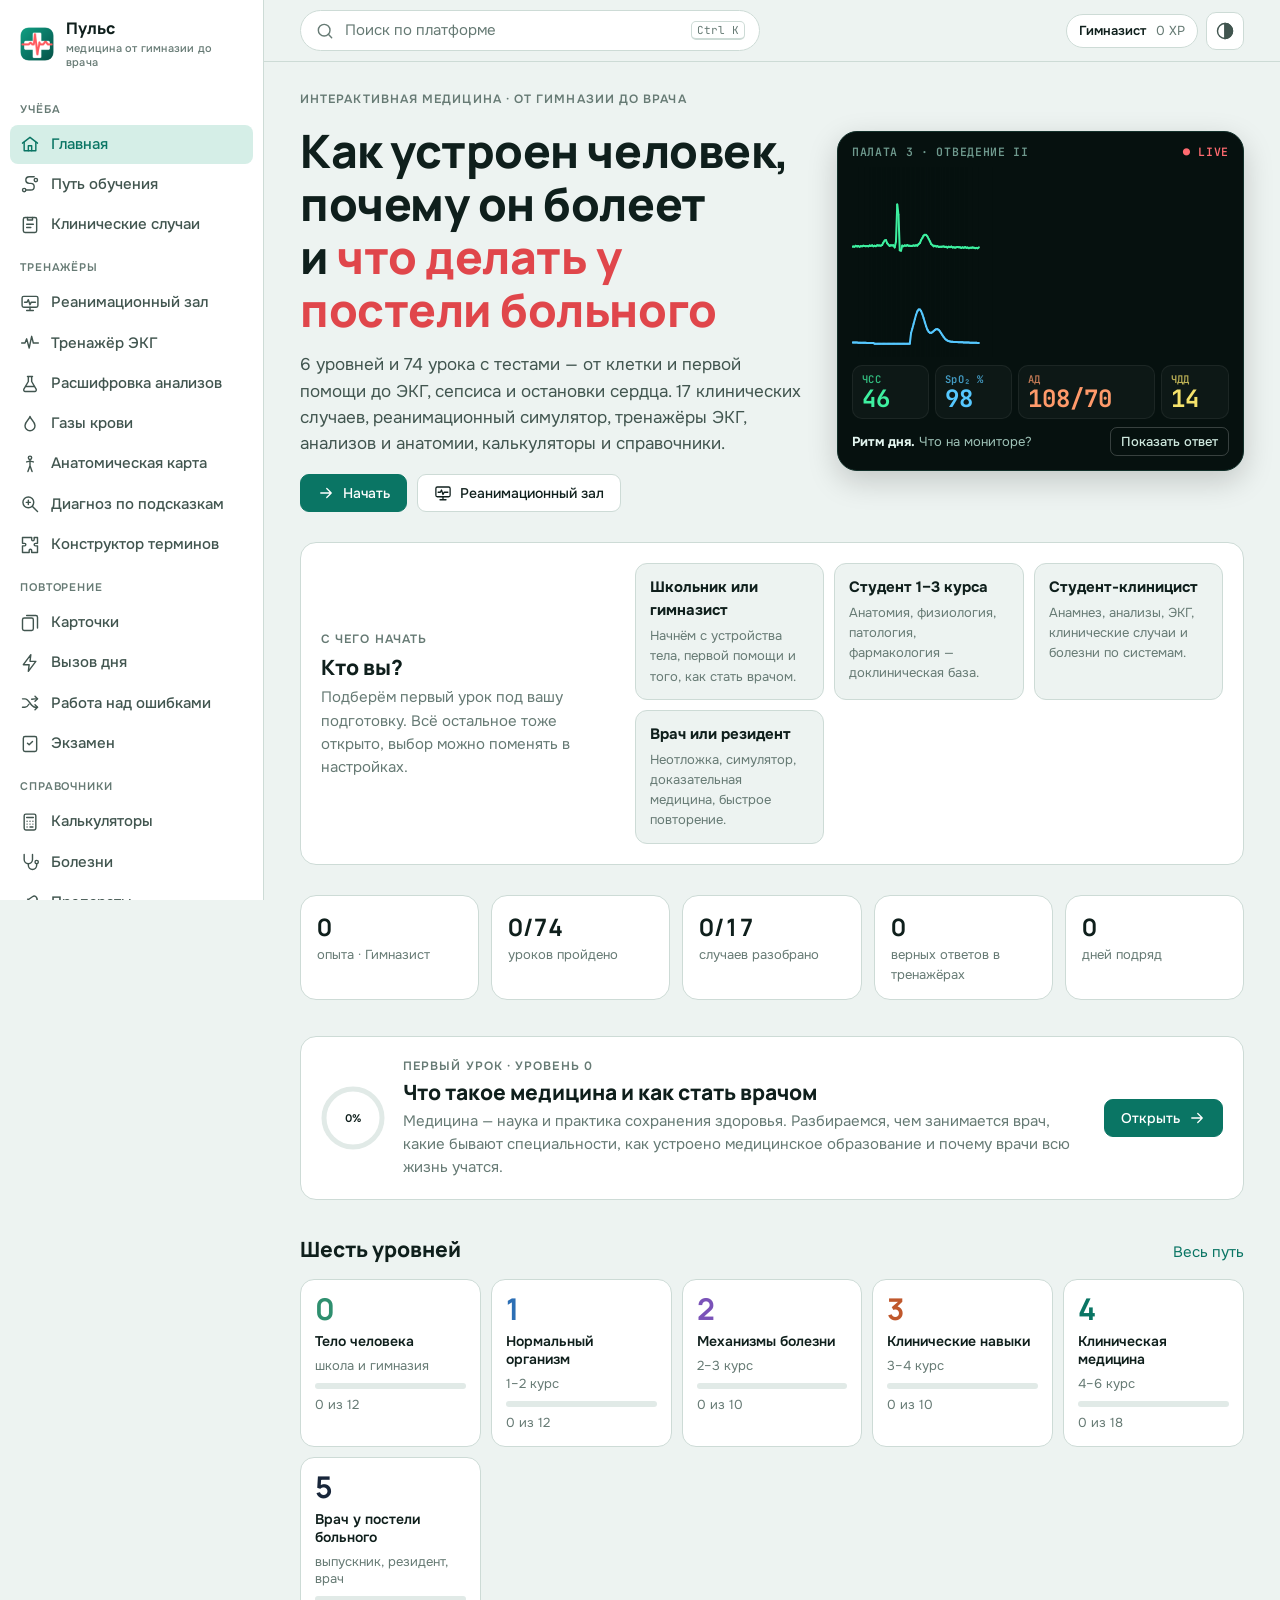
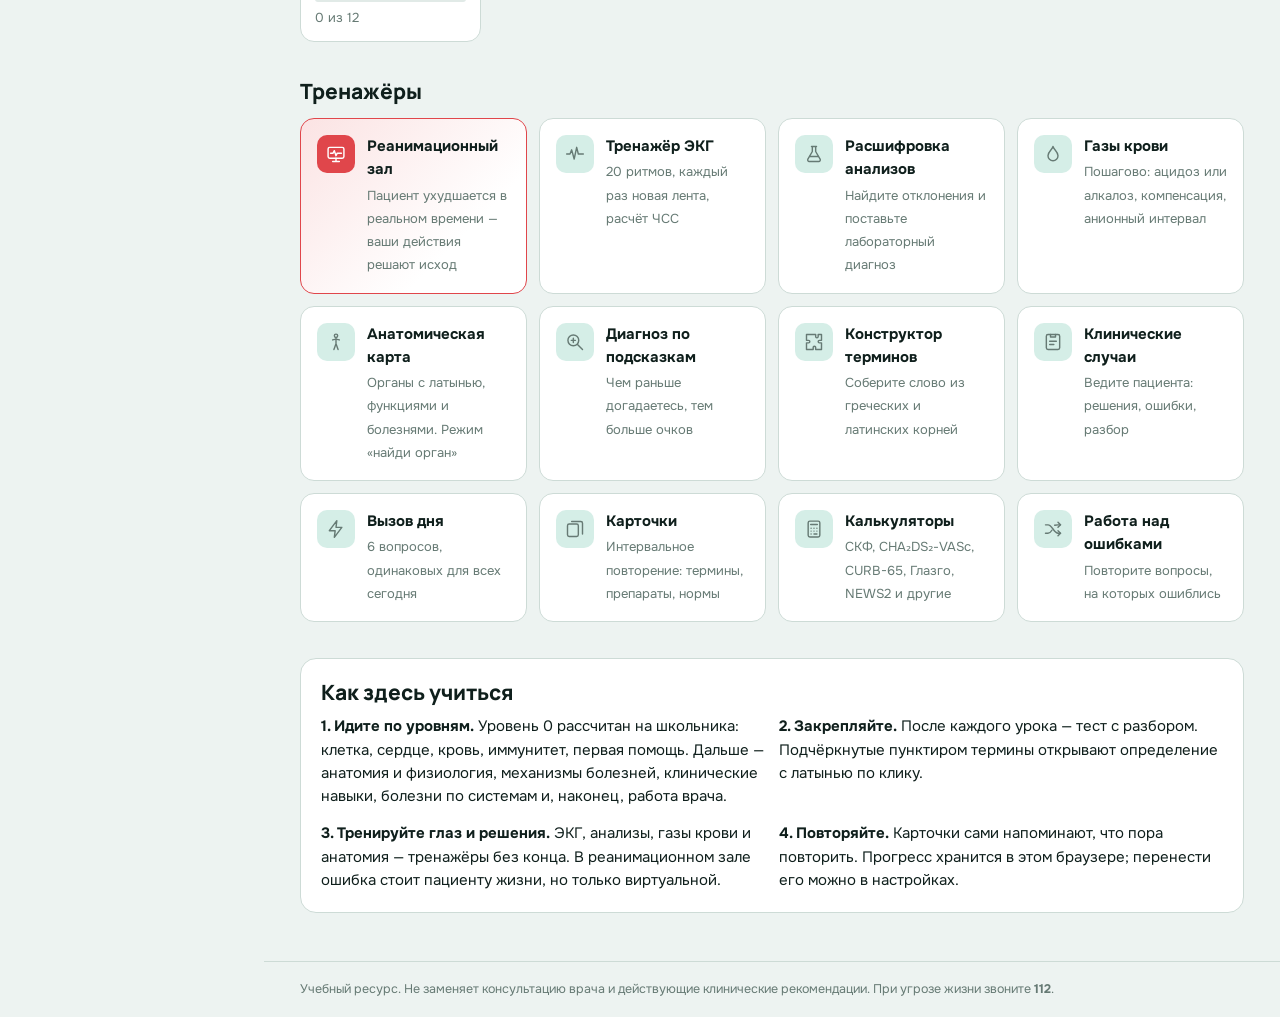
==== commit 525f5fa1: "Случаи, загадки, история, мнемоники, валидатор, баланс симулятора, README и превью Co-Authored-By: C" ====
--- a/index.html
+++ b/index.html
@@ -19,7 +19,7 @@
 <meta property="og:locale" content="ru_RU">
 <meta property="og:url" content="https://prov-ori.github.io/med/">
 <meta property="og:title" content="Пульс — медицина от гимназии до врача">
-<meta property="og:description" content="Уроки с тестами от клетки до реанимации, клинические случаи, симулятор неотложных состояний, тренажёры ЭКГ, анализов и анатомии. Бесплатно и на русском.">
+<meta property="og:description" content="74 урока с тестами — от клетки до реанимации, 17 клинических случаев, симулятор неотложных состояний, тренажёры ЭКГ, анализов и анатомии. Бесплатно и на русском.">
 <meta property="og:image" content="https://prov-ori.github.io/med/assets/img/og-image.png">
 <meta property="og:image:secure_url" content="https://prov-ori.github.io/med/assets/img/og-image.png">
 <meta property="og:image:type" content="image/png">
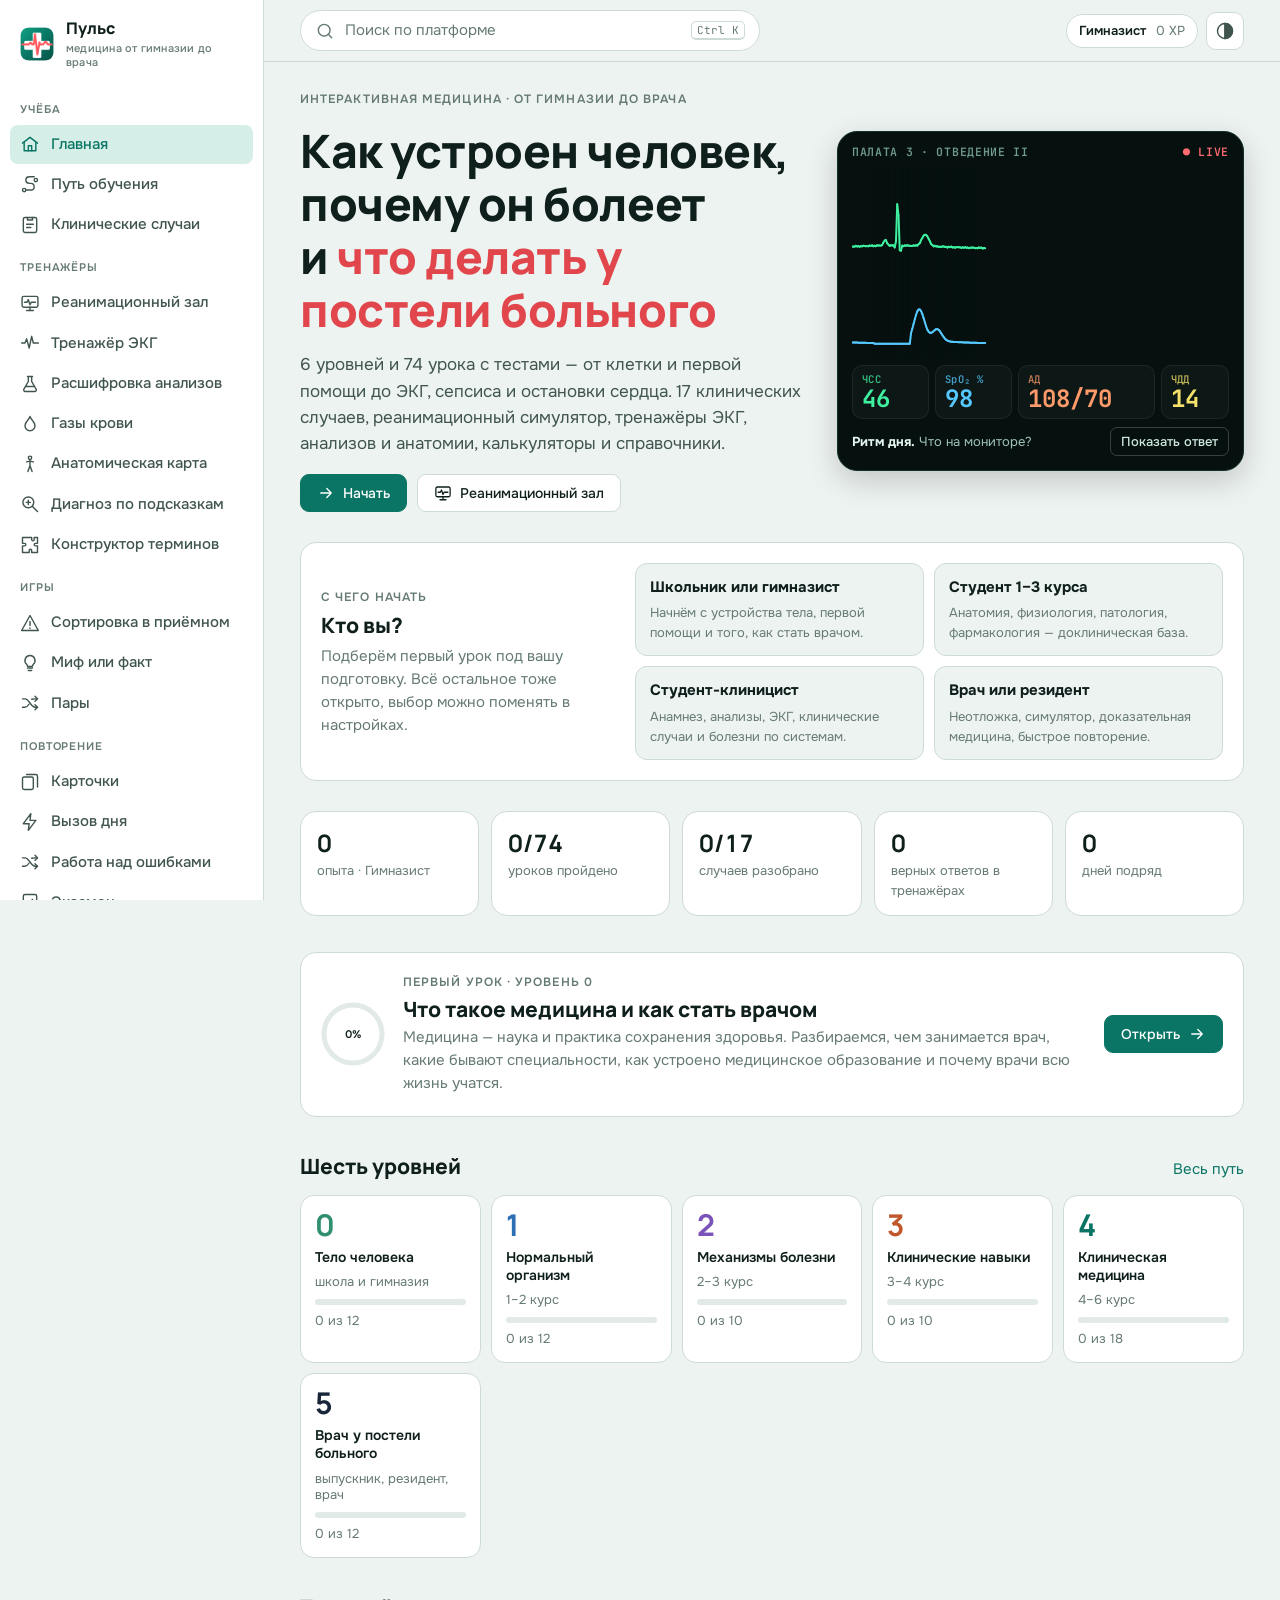
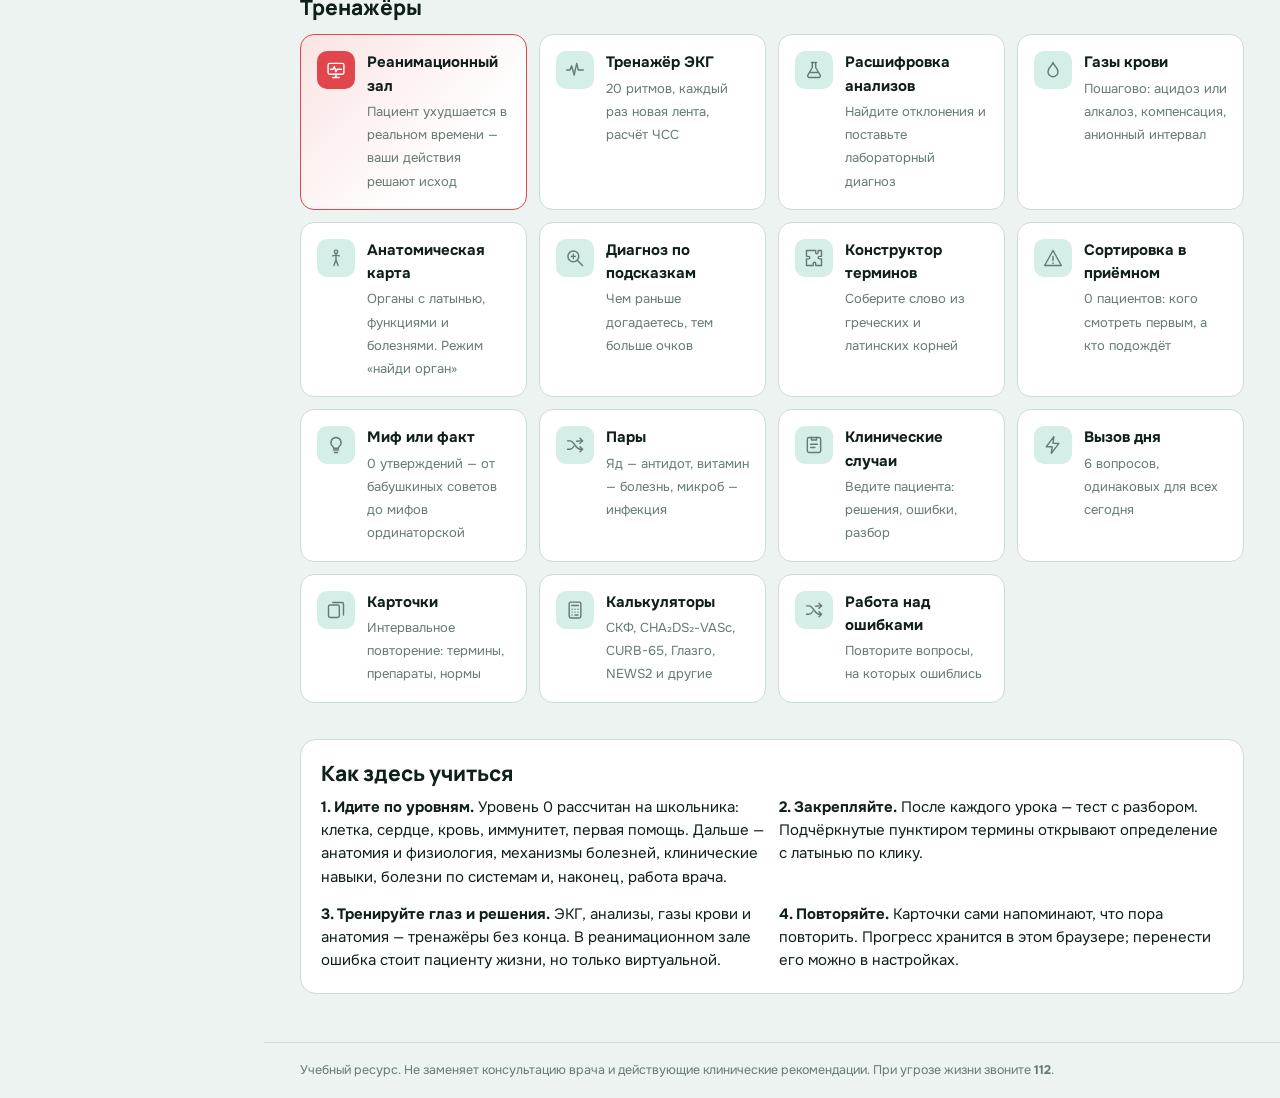
==== commit 3567b659: "Игры «Сортировка в приёмном», «Миф или факт», «Пары»; заготовки файлов для нового контента; проверка" ====
--- a/index.html
+++ b/index.html
@@ -87,23 +87,33 @@
 <script src="assets/js/core.js"></script>
 <script src="assets/js/ecg-engine.js"></script>
 <script src="data/curriculum-0.js"></script>
+<script src="data/curriculum-0b.js"></script>
 <script src="data/curriculum-1.js"></script>
 <script src="data/curriculum-2.js"></script>
 <script src="data/curriculum-3.js"></script>
 <script src="data/curriculum-4a.js"></script>
 <script src="data/curriculum-4b.js"></script>
+<script src="data/curriculum-4c.js"></script>
 <script src="data/curriculum-5.js"></script>
+<script src="data/curriculum-5b.js"></script>
 <script src="data/glossary.js"></script>
 <script src="data/diseases.js"></script>
+<script src="data/diseases-2.js"></script>
 <script src="data/drugs.js"></script>
+<script src="data/drugs-2.js"></script>
 <script src="data/labs.js"></script>
 <script src="data/organs.js"></script>
 <script src="data/roots.js"></script>
 <script src="data/riddles.js"></script>
+<script src="data/riddles-2.js"></script>
 <script src="data/sims.js"></script>
+<script src="data/sims-2.js"></script>
 <script src="data/cases.js"></script>
+<script src="data/cases-2.js"></script>
+<script src="data/cases-3.js"></script>
 <script src="data/timeline.js"></script>
 <script src="data/mnemonics.js"></script>
+<script src="data/games.js"></script>
 <script src="assets/js/store.js"></script>
 <script src="assets/js/ui.js"></script>
 <script src="assets/js/views/home.js"></script>
@@ -116,6 +126,7 @@
 <script src="assets/js/views/anatomy.js"></script>
 <script src="assets/js/views/calc.js"></script>
 <script src="assets/js/views/games.js"></script>
+<script src="assets/js/views/arcade.js"></script>
 <script src="assets/js/views/reference.js"></script>
 <script src="assets/js/views/profile.js"></script>
 <script src="assets/js/app.js"></script>
--- a/assets/css/main.css
+++ b/assets/css/main.css
@@ -627,7 +627,8 @@
 /* Выбор трека */
 .track-pick { display: grid; grid-template-columns: minmax(0, 1fr) minmax(0, 2fr); gap: 20px; align-items: center; }
 .track-pick h2 { margin: 4px 0 6px; }
-.tracks { display: grid; grid-template-columns: repeat(auto-fit, minmax(180px, 1fr)); gap: 10px; }
+.tracks { display: grid; grid-template-columns: repeat(2, minmax(0, 1fr)); gap: 10px; }
+@media (max-width: 480px) { .tracks { grid-template-columns: 1fr; } }
 .track { text-align: left; border: 1px solid var(--line); background: var(--bg); border-radius: 12px; padding: 12px 14px; cursor: pointer; display: flex; flex-direction: column; gap: 4px; font: inherit; color: var(--ink); }
 .track:hover { border-color: var(--accent); }
 .track span { font-size: 13px; color: var(--ink-3); }
@@ -650,7 +651,9 @@
 .sim-left { display: flex; flex-direction: column; gap: 12px; min-width: 0; }
 .sim-right { display: flex; flex-direction: column; gap: 12px; position: sticky; top: 72px; max-height: calc(100vh - 90px); overflow-y: auto; padding-right: 2px; }
 .mon-sim canvas { height: 210px; }
-.sim.paused .mon { opacity: .6; }
+.mon-sim { position: relative; }
+.sim.paused .mon canvas, .sim.paused .mon-vitals { opacity: .55; }
+.mon-start { position: absolute; left: 50%; top: 42%; transform: translate(-50%, -50%); box-shadow: 0 8px 24px rgba(0,0,0,.4); white-space: nowrap; }
 .sim-busy { background: var(--surface); border: 1px solid var(--accent); border-radius: 12px; padding: 10px 14px; display: flex; flex-direction: column; gap: 6px; font-weight: 600; font-size: 14px; }
 .sim-log { max-height: 340px; overflow-y: auto; padding: 10px 14px; display: flex; flex-direction: column; gap: 2px; }
 .log-item { display: grid; grid-template-columns: 44px minmax(0, 1fr); gap: 8px; padding: 6px 0; border-bottom: 1px dashed var(--line); font-size: 14px; line-height: 1.45; }
@@ -679,7 +682,18 @@
 .checklist .harm { color: var(--bad); }
 .checklist .harm > span { background: var(--bad); color: #fff; }
 .sim-debrief { margin-top: 18px; max-width: 900px; }
-@media (max-width: 900px) { .sim { grid-template-columns: 1fr; } .sim-right { position: static; max-height: none; } }
+@media (max-width: 900px) {
+  .sim { grid-template-columns: 1fr; }
+  .sim-right { position: static; max-height: none; }
+  /* На телефоне монитор прилипает к верху, а действия идут сразу под ним: витальные видны, пока листаете кнопки. */
+  .sim-left { display: contents; }
+  .sim-intro { order: 0; }
+  .mon-sim { order: 1; position: sticky; top: 64px; z-index: 5; }
+  .mon-sim canvas { height: 120px; }
+  .sim-busy { order: 2; position: sticky; top: 300px; z-index: 4; }
+  .sim-right { order: 3; }
+  .sim-log { order: 4; }
+}
 
 /* Анализы */
 .lab-sheet { display: flex; flex-direction: column; gap: 14px; }
@@ -770,3 +784,37 @@
 
 /* Справочник болезней */
 .red-flags li { color: var(--bad); }
+
+/* ---------- Игры: миф или факт, сортировка, пары ---------- */
+.myth-text { font: 600 clamp(19px, 2.4vw, 24px)/1.35 var(--f-read); margin: 14px 0 18px; }
+.myth-btns { display: grid; grid-template-columns: 1fr 1fr; gap: 10px; }
+.myth-btn { justify-content: center; padding: 14px; font-size: 16px; }
+.myth-btn svg { width: 18px; height: 18px; }
+.myth-btn.is-correct { border-color: var(--ok); background: var(--ok-soft); }
+.myth-btn.is-wrong { border-color: var(--bad); background: var(--bad-soft); }
+.myth-review { display: flex; flex-direction: column; gap: 10px; }
+.myth-review p { margin: 0 0 4px; }
+.triage-text { font-size: 17px; margin: 12px 0 8px; }
+.triage-vitals { font-size: 14px; padding: 8px 12px; border-radius: 10px; background: var(--mon-bg); color: #9ff3cf; margin-bottom: 16px; overflow-wrap: anywhere; }
+.triage-btns { display: grid; grid-template-columns: repeat(5, minmax(0, 1fr)); gap: 8px; }
+.tr-btn { display: flex; flex-direction: column; align-items: center; gap: 2px; padding: 10px 6px; border-radius: 12px; border: 2px solid transparent; cursor: pointer; font: inherit; color: #fff; text-align: center; }
+.tr-btn b { font-size: 22px; line-height: 1; }
+.tr-btn span { font-size: 13px; font-weight: 600; }
+.tr-btn small { font-size: 11px; opacity: .85; }
+.tr-1 { background: #c62f35; } .tr-2 { background: #e0742a; } .tr-3 { background: #e9b82b; color: #2b2100; }
+.tr-4 { background: #2f9a5a; } .tr-5 { background: #2f6fb8; }
+.tr-btn:disabled { opacity: .35; cursor: default; }
+.tr-btn.is-correct, .tr-btn.is-wrong { opacity: 1; }
+.tr-btn.is-correct { border-color: var(--ink); box-shadow: 0 0 0 3px var(--ok); }
+.tr-btn.is-wrong { box-shadow: 0 0 0 3px var(--bad); }
+@media (max-width: 560px) { .triage-btns { grid-template-columns: repeat(5, minmax(0, 1fr)); gap: 5px; } .tr-btn span { font-size: 10.5px; } .tr-btn small { display: none; } }
+.pairs { display: grid; grid-template-columns: 1fr 1fr; gap: 10px; margin-top: 12px; }
+.pairs-col { display: flex; flex-direction: column; gap: 8px; }
+.pair { text-align: left; font: inherit; font-size: 14.5px; padding: 11px 12px; border-radius: 10px; border: 1px solid var(--line); background: var(--bg); color: var(--ink); cursor: pointer; min-height: 48px; transition: border-color .15s, background .15s; }
+.pair:hover:not(:disabled) { border-color: var(--accent); }
+.pair.on { border-color: var(--accent); background: var(--accent-soft); box-shadow: 0 0 0 2px var(--accent); }
+.pair.is-correct { border-color: var(--ok); background: var(--ok-soft); color: var(--ink-3); cursor: default; }
+.pair.is-wrong { border-color: var(--bad); background: var(--bad-soft); }
+.myth #fb:not(:empty), .triage-card #fb:not(:empty) { margin-top: 14px; }
+.myth-btn:disabled { opacity: .4; }
+.myth-btn.is-correct, .myth-btn.is-wrong { opacity: 1; }
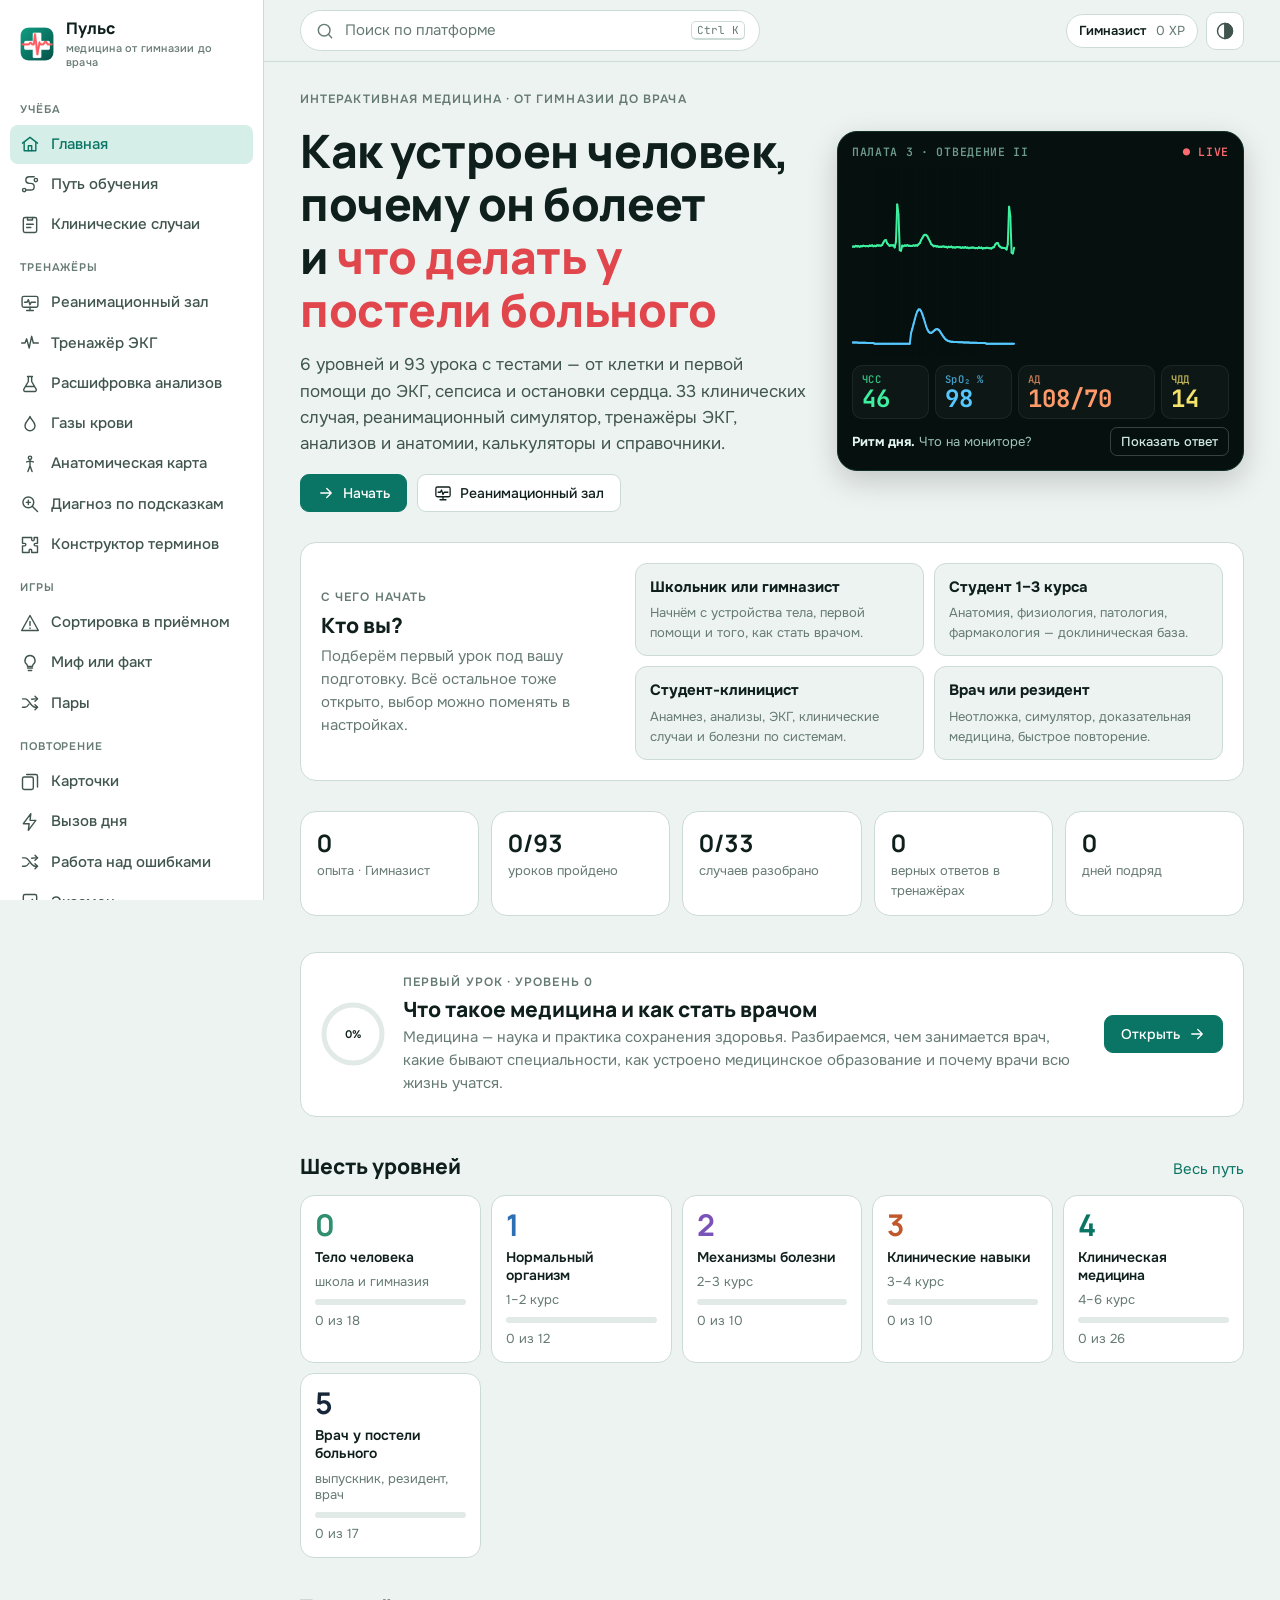
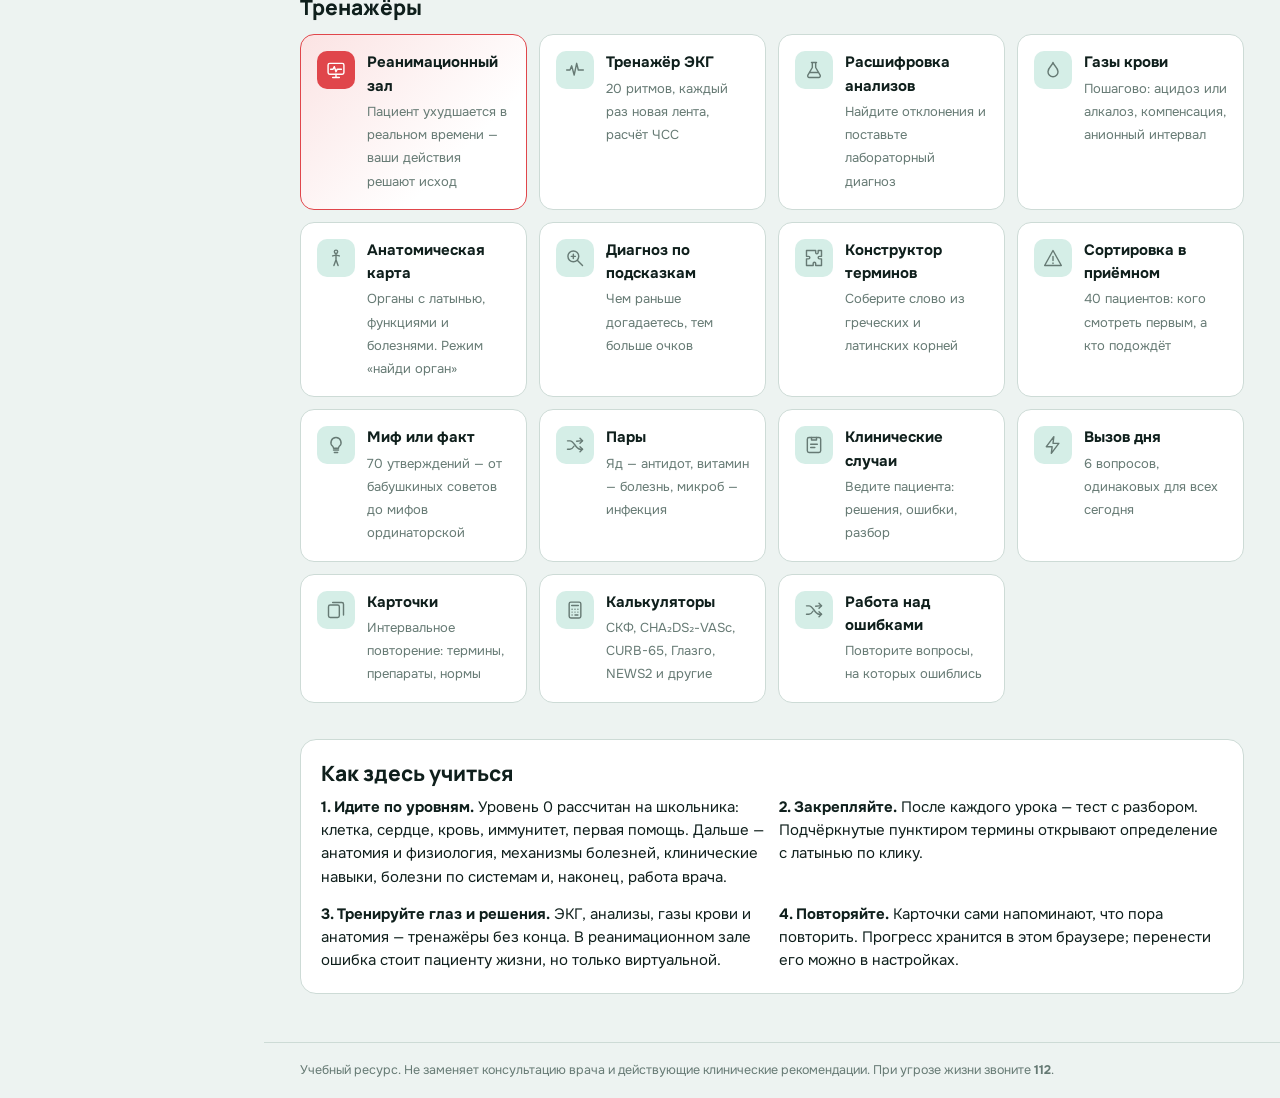
==== commit fabe4d67: "Расширение: +19 уроков, +16 клинических случаев, +3 сценария симулятора, +32 болезни, +32 препарата," ====
--- a/index.html
+++ b/index.html
@@ -19,7 +19,7 @@
 <meta property="og:locale" content="ru_RU">
 <meta property="og:url" content="https://prov-ori.github.io/med/">
 <meta property="og:title" content="Пульс — медицина от гимназии до врача">
-<meta property="og:description" content="74 урока с тестами — от клетки до реанимации, 17 клинических случаев, симулятор неотложных состояний, тренажёры ЭКГ, анализов и анатомии. Бесплатно и на русском.">
+<meta property="og:description" content="93 урока с тестами — от клетки до реанимации, 33 клинических случая, 10 сценариев реанимационного симулятора, тренажёры ЭКГ, анализов и анатомии, игры. Бесплатно и на русском.">
 <meta property="og:image" content="https://prov-ori.github.io/med/assets/img/og-image.png">
 <meta property="og:image:secure_url" content="https://prov-ori.github.io/med/assets/img/og-image.png">
 <meta property="og:image:type" content="image/png">
--- a/assets/css/main.css
+++ b/assets/css/main.css
@@ -808,9 +808,9 @@
 .tr-btn.is-correct { border-color: var(--ink); box-shadow: 0 0 0 3px var(--ok); }
 .tr-btn.is-wrong { box-shadow: 0 0 0 3px var(--bad); }
 @media (max-width: 560px) { .triage-btns { grid-template-columns: repeat(5, minmax(0, 1fr)); gap: 5px; } .tr-btn span { font-size: 10.5px; } .tr-btn small { display: none; } }
-.pairs { display: grid; grid-template-columns: 1fr 1fr; gap: 10px; margin-top: 12px; }
+.pairs { display: grid; grid-template-columns: minmax(0, 1fr) minmax(0, 1fr); gap: 10px; margin-top: 12px; }
 .pairs-col { display: flex; flex-direction: column; gap: 8px; }
-.pair { text-align: left; font: inherit; font-size: 14.5px; padding: 11px 12px; border-radius: 10px; border: 1px solid var(--line); background: var(--bg); color: var(--ink); cursor: pointer; min-height: 48px; transition: border-color .15s, background .15s; }
+.pair { overflow-wrap: anywhere; hyphens: auto; text-align: left; font: inherit; font-size: 14.5px; padding: 11px 12px; border-radius: 10px; border: 1px solid var(--line); background: var(--bg); color: var(--ink); cursor: pointer; min-height: 48px; transition: border-color .15s, background .15s; }
 .pair:hover:not(:disabled) { border-color: var(--accent); }
 .pair.on { border-color: var(--accent); background: var(--accent-soft); box-shadow: 0 0 0 2px var(--accent); }
 .pair.is-correct { border-color: var(--ok); background: var(--ok-soft); color: var(--ink-3); cursor: default; }
@@ -818,3 +818,6 @@
 .myth #fb:not(:empty), .triage-card #fb:not(:empty) { margin-top: 14px; }
 .myth-btn:disabled { opacity: .4; }
 .myth-btn.is-correct, .myth-btn.is-wrong { opacity: 1; }
+/* Длинные классы препаратов («Моноклональное антитело к ФНО-α…») должны переноситься, а не распирать страницу на телефоне */
+.tag { max-width: 100%; white-space: normal; overflow-wrap: anywhere; }
+@media (max-width: 420px) { .pairs { gap: 6px; } .pair { font-size: 13px; padding: 9px 8px; } }
